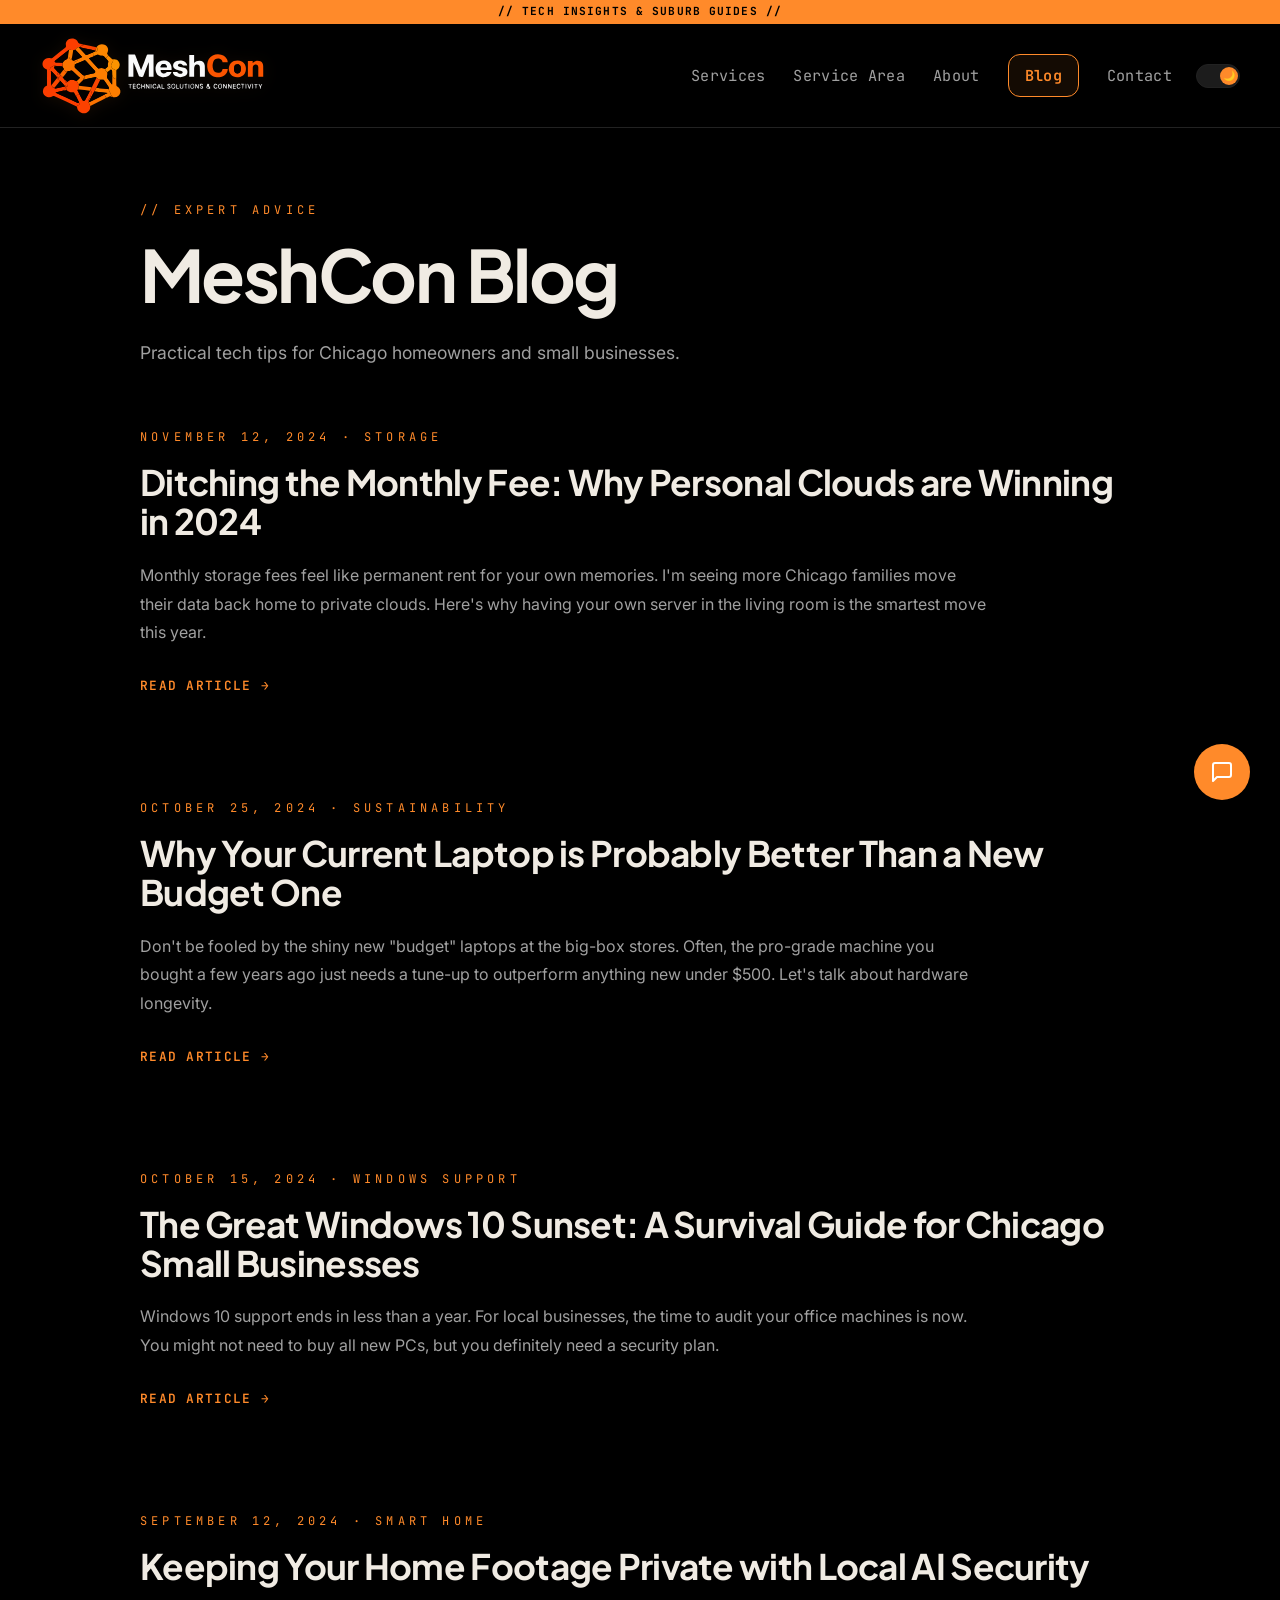
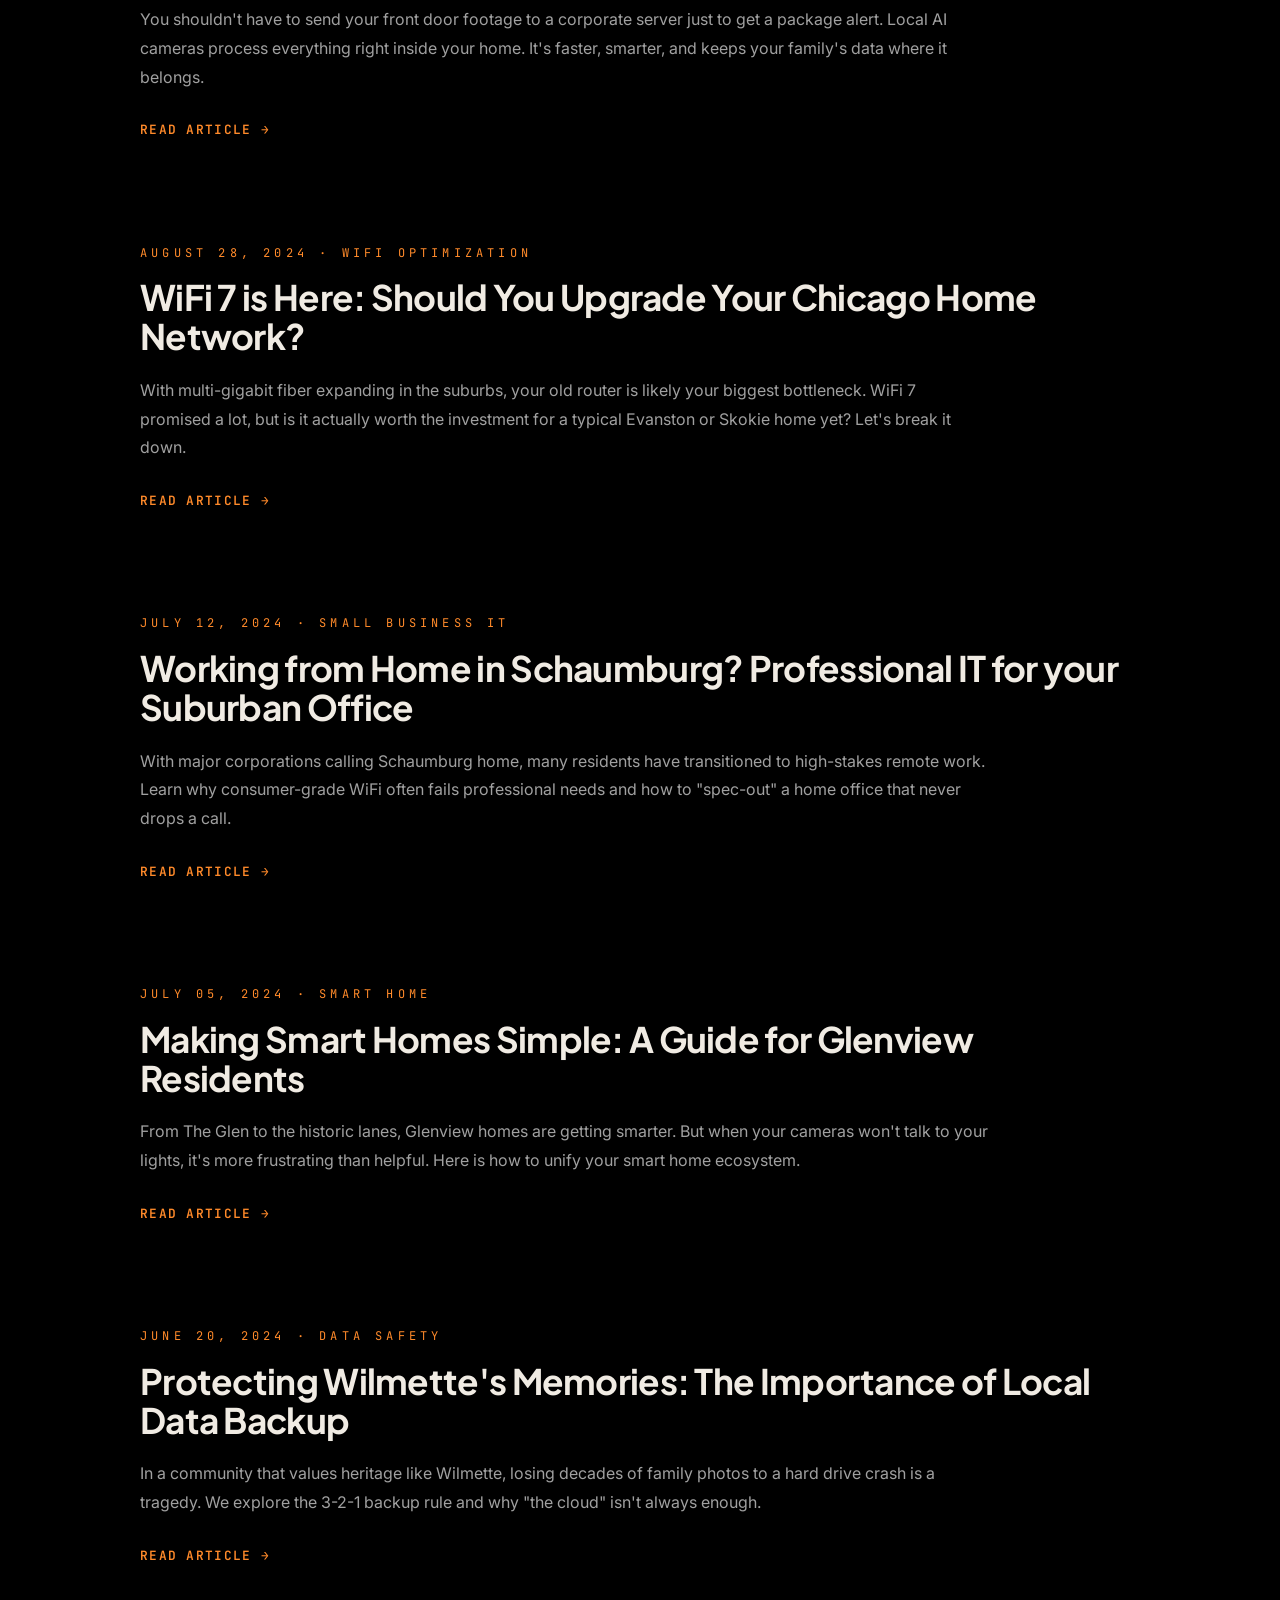
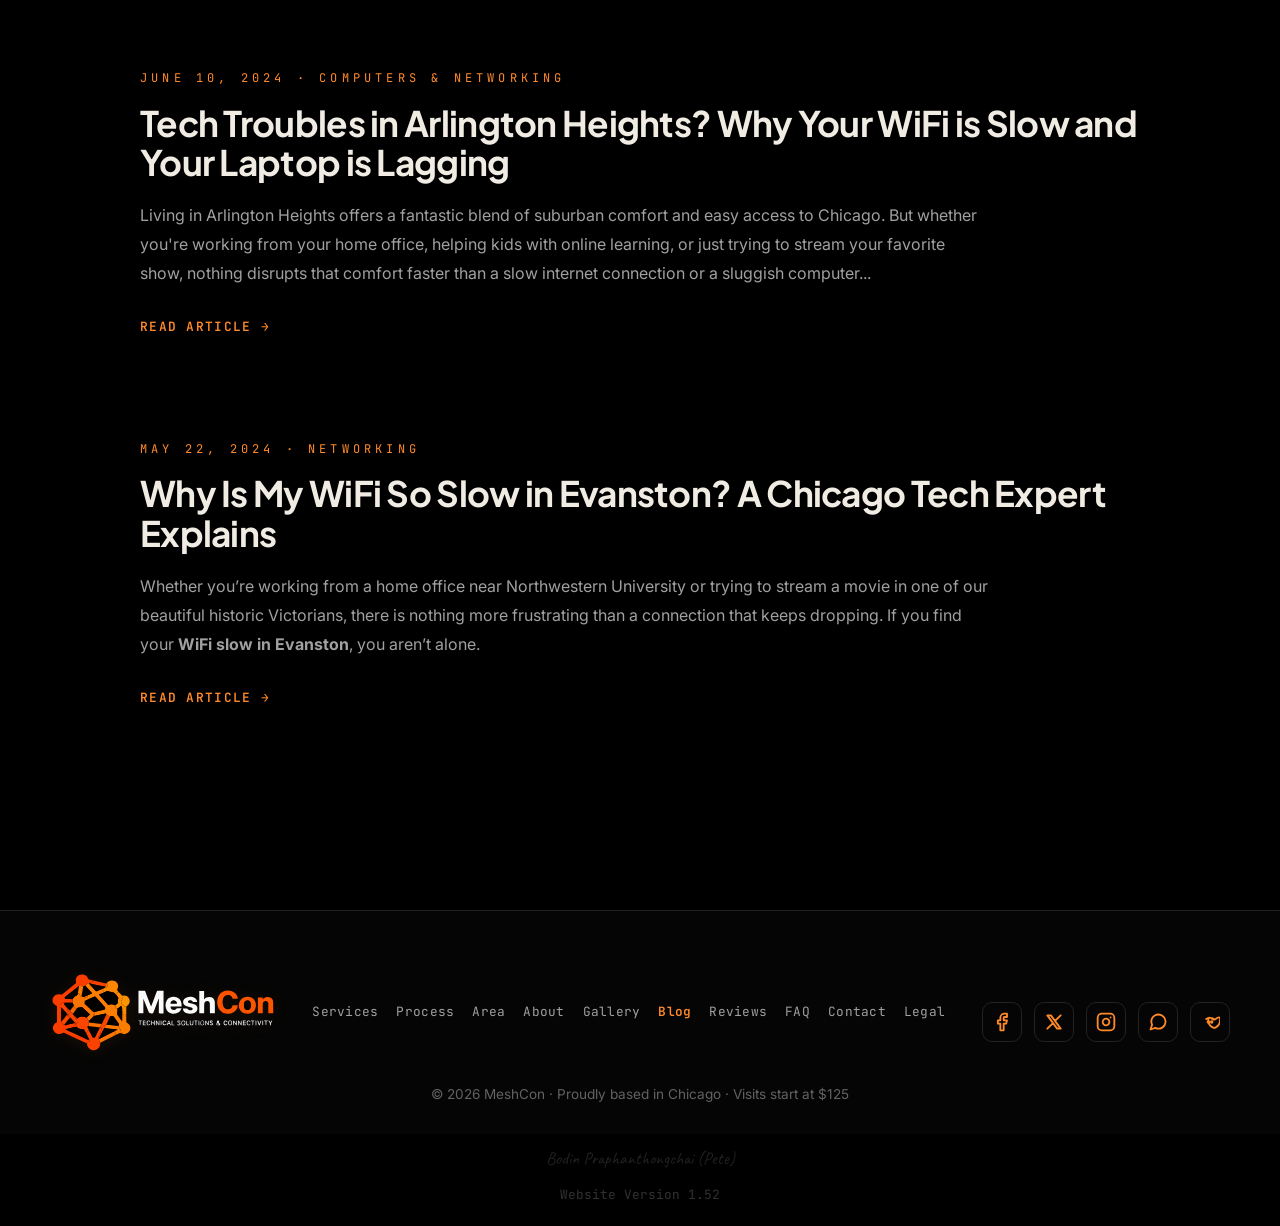
==== blog.html @ 9b1af976 "Add files via upload" ====
<!DOCTYPE html>
<html lang="en" data-theme="dark">
<head>
<meta charset="UTF-8">
<meta name="viewport" content="width=device-width, initial-scale=1.0, viewport-fit=cover">
<meta name="description" content="Technical insights and tech support guides from MeshCon. Serving Chicago and suburbs with expert on-site IT solutions.">
<title>Blog · MeshCon Technical Solutions</title>
<meta name="theme-color" content="#0e0e0e" id="metaThemeColor">
<link rel="icon" href="MeshCon-Logo-dark.svg" type="image/svg+xml">
<link rel="stylesheet" href="styles.css">
<link href="https://fonts.googleapis.com/css2?family=Inter:wght@400;500;600&family=Plus+Jakarta+Sans:wght@500;600;700&family=JetBrains+Mono:wght@400;500&family=Caveat&display=swap" rel="stylesheet">
<script>
  (function() {
    const saved = localStorage.getItem('meshcon-theme') || 'dark';
    document.documentElement.setAttribute('data-theme', saved);
    const syncLogos = () => {
      const logoPath = saved === 'dark' ? 'MeshCon-Logo-dark.svg' : 'MeshCon-Logo-light.svg';
      document.querySelectorAll('.logo-img').forEach(img => { if(img) img.src = logoPath; });
    };
    if (document.readyState === 'loading') window.addEventListener('DOMContentLoaded', syncLogos);
    else syncLogos();
  })();
</script>
</head>
<body>
<a href="#main-content" class="skip-link">Skip to main content</a>

<div class="top-status-bar">
  <span class="status-desktop">// TECH INSIGHTS & SUBURB GUIDES //</span>
  <span class="status-mobile">// BLOG //</span>
</div>

<header>
  <a href="index.html#home" class="logo" aria-label="MeshCon Home"><img src="MeshCon-Logo-dark.svg" alt="MeshCon" class="logo-img" width="226" height="82"></a>
  <div class="header-right">
    <nav>
      <a href="index.html#services">Services</a>
      <a href="index.html#area">Service Area</a>
      <a href="index.html#about">About</a>
      <a href="blog.html" class="nav-blog">Blog</a>
      <a href="index.html#contact">Contact</a>
    </nav>
    <button class="theme-toggle" id="themeToggle" aria-label="Toggle theme">
      <div class="toggle-track"><div class="toggle-thumb" id="toggleThumb">
        <span class="theme-icon-dark">🌙</span><span class="theme-icon-light">☀️</span>
      </div></div>
    </button>
    <button class="hamburger" id="hamburger" aria-label="Menu"><span></span><span></span><span></span></button>
  </div>
</header>

<nav class="mobile-nav" id="mobileNav">
  <a href="index.html#services" onclick="closeMobile()">Services</a>
  <a href="index.html#area" onclick="closeMobile()">Service Area</a>
  <a href="blog.html" onclick="closeMobile()" class="nav-blog">Blog</a>
  <a href="index.html#contact" onclick="closeMobile()">Contact</a>
</nav>

<main id="main-content" class="sub-page">
  <div class="section-wrap">
    <div class="section-label">// Expert Advice</div>
    <h1>MeshCon Blog</h1>
    <p class="blog-intro">Practical tech tips for Chicago homeowners and small businesses.</p>

    <div class="blog-list">
      <!-- Blog Post 10 Summary -->
      <article class="blog-post-summary">
        <div class="section-label">November 12, 2024 · Storage</div>
        <h2><a href="blog/personal-cloud.html">Ditching the Monthly Fee: Why Personal Clouds are Winning in 2024</a></h2>
        <p>Monthly storage fees feel like permanent rent for your own memories. I'm seeing more Chicago families move their data back home to private clouds. Here's why having your own server in the living room is the smartest move this year.</p>
        <a href="blog/personal-cloud.html" class="btn-read-more">Read Article</a>
      </article>

      <!-- Blog Post 9 Summary -->
      <article class="blog-post-summary">
        <div class="section-label">October 25, 2024 · Sustainability</div>
        <h2><a href="blog/pc-longevity.html">Why Your Current Laptop is Probably Better Than a New Budget One</a></h2>
        <p>Don't be fooled by the shiny new "budget" laptops at the big-box stores. Often, the pro-grade machine you bought a few years ago just needs a tune-up to outperform anything new under $500. Let's talk about hardware longevity.</p>
        <a href="blog/pc-longevity.html" class="btn-read-more">Read Article</a>
      </article>

      <!-- Blog Post 8 Summary -->
      <article class="blog-post-summary">
        <div class="section-label">October 15, 2024 · Windows Support</div>
        <h2><a href="blog/windows-migration.html">The Great Windows 10 Sunset: A Survival Guide for Chicago Small Businesses</a></h2>
        <p>Windows 10 support ends in less than a year. For local businesses, the time to audit your office machines is now. You might not need to buy all new PCs, but you definitely need a security plan.</p>
        <a href="blog/windows-migration.html" class="btn-read-more">Read Article</a>
      </article>

      <!-- Blog Post 7 Summary -->
      <article class="blog-post-summary">
        <div class="section-label">September 12, 2024 · Smart Home</div>
        <h2><a href="blog/ai-security.html">Keeping Your Home Footage Private with Local AI Security</a></h2>
        <p>You shouldn't have to send your front door footage to a corporate server just to get a package alert. Local AI cameras process everything right inside your home. It's faster, smarter, and keeps your family's data where it belongs.</p>
        <a href="blog/ai-security.html" class="btn-read-more">Read Article</a>
      </article>

      <!-- Blog Post 6 Summary -->
      <article class="blog-post-summary">
        <div class="section-label">August 28, 2024 · WiFi Optimization</div>
        <h2><a href="blog/wifi7-guide.html">WiFi 7 is Here: Should You Upgrade Your Chicago Home Network?</a></h2>
        <p>With multi-gigabit fiber expanding in the suburbs, your old router is likely your biggest bottleneck. WiFi 7 promised a lot, but is it actually worth the investment for a typical Evanston or Skokie home yet? Let's break it down.</p>
        <a href="blog/wifi7-guide.html" class="btn-read-more">Read Article</a>
      </article>

      <!-- Blog Post 5 Summary: Schaumburg -->
      <article class="blog-post-summary">
        <div class="section-label">July 12, 2024 · Small Business IT</div>
        <h2><a href="blog/schaumburg-office.html">Working from Home in Schaumburg? Professional IT for your Suburban Office</a></h2>
        <p>With major corporations calling Schaumburg home, many residents have transitioned to high-stakes remote work. Learn why consumer-grade WiFi often fails professional needs and how to "spec-out" a home office that never drops a call.</p>
        <a href="blog/schaumburg-office.html" class="btn-read-more">Read Article</a>
      </article>

      <!-- Blog Post 4 Summary: Glenview -->
      <article class="blog-post-summary">
        <div class="section-label">July 05, 2024 · Smart Home</div>
        <h2><a href="blog/glenview-smarthome.html">Making Smart Homes Simple: A Guide for Glenview Residents</a></h2>
        <p>From The Glen to the historic lanes, Glenview homes are getting smarter. But when your cameras won't talk to your lights, it's more frustrating than helpful. Here is how to unify your smart home ecosystem.</p>
        <a href="blog/glenview-smarthome.html" class="btn-read-more">Read Article</a>
      </article>

      <!-- Blog Post 3 Summary: Wilmette -->
      <article class="blog-post-summary">
        <div class="section-label">June 20, 2024 · Data Safety</div>
        <h2><a href="blog/wilmette-backup.html">Protecting Wilmette's Memories: The Importance of Local Data Backup</a></h2>
        <p>In a community that values heritage like Wilmette, losing decades of family photos to a hard drive crash is a tragedy. We explore the 3-2-1 backup rule and why "the cloud" isn't always enough.</p>
        <a href="blog/wilmette-backup.html" class="btn-read-more">Read Article</a>
      </article>

      <!-- Blog Post 2 Summary: Arlington Heights Tech Issues -->
      <article class="blog-post-summary">
        <div class="section-label">June 10, 2024 · Computers & Networking</div>
        <h2><a href="blog/arlington-heights.html">Tech Troubles in Arlington Heights? Why Your WiFi is Slow and Your Laptop is Lagging</a></h2>
        <p>Living in Arlington Heights offers a fantastic blend of suburban comfort and easy access to Chicago. But whether you're working from your home office, helping kids with online learning, or just trying to stream your favorite show, nothing disrupts that comfort faster than a slow internet connection or a sluggish computer...</p>
        <a href="blog/arlington-heights.html" class="btn-read-more">Read Article</a>
      </article>

      <!-- Blog Post 1 Summary: Evanston WiFi -->
      <article class="blog-post-summary">
        <div class="section-label">May 22, 2024 · Networking</div>
        <h2><a href="blog/wifi-evanston.html">Why Is My WiFi So Slow in Evanston? A Chicago Tech Expert Explains</a></h2>
        <p>Whether you’re working from a home office near Northwestern University or trying to stream a movie in one of our beautiful historic Victorians, there is nothing more frustrating than a connection that keeps dropping. If you find your <strong>WiFi slow in Evanston</strong>, you aren’t alone.</p>
        <a href="blog/wifi-evanston.html" class="btn-read-more">Read Article</a>
      </article>
    </div> <!-- blog-list -->
  </div> <!-- section-wrap -->
</main>

<footer>
  <a href="index.html#home" class="logo footer-logo" aria-label="MeshCon Home"><img src="MeshCon-Logo-dark.svg" alt="MeshCon: Technical Solutions & Connectivity" class="logo-img" width="193" height="70" loading="lazy" decoding="async"></a>
  <div class="footer-links">
    <a href="index.html#services">Services</a>
    <a href="index.html#process">Process</a>
    <a href="index.html#area">Area</a>
    <a href="index.html#about">About</a>
    <a href="index.html#gallery">Gallery</a>
    <a href="blog.html" class="nav-blog">Blog</a>
    <a href="index.html#reviews">Reviews</a>
    <a href="index.html#faq">FAQ</a>
    <a href="index.html#contact">Contact</a>
    <a href="index.html#legal">Legal</a>
  </div>
  <div class="social-links footer-socials" aria-label="Connect with MeshCon">
    <a href="https://facebook.com/MeshCon" target="_blank" rel="noopener noreferrer" aria-label="Follow us on Facebook">
      <svg viewBox="0 0 24 24" aria-hidden="true" focusable="false"><path d="M18 2h-3a5 5 0 0 0-5 5v3H7v4h3v8h4v-8h3l1-4h-4V7a1 1 0 0 1 1-1h3z"></path></svg>
    </a>
    <a href="https://x.com/MeshCon" target="_blank" rel="noopener noreferrer" aria-label="Follow us on X (formerly Twitter)">
      <svg viewBox="0 0 24 24" aria-hidden="true" focusable="false"><path d="M4 4l11.733 16h4.267l-11.733 -16zM4 20l6.768 -6.768m2.46 -2.46l6.772 -6.772"></path></svg>
    </a>
    <a href="https://instagram.com/MeshCon" target="_blank" rel="noopener noreferrer" aria-label="Follow us on Instagram">
      <svg viewBox="0 0 24 24" aria-hidden="true" focusable="false"><rect x="2" y="2" width="20" height="20" rx="5" ry="5"></rect><path d="M16 11.37A4 4 0 1 1 12.63 8 4 4 0 0 1 16 11.37z"></path><line x1="17.5" y1="6.5" x2="17.51" y2="6.5"></line></svg>
    </a>
    <a href="https://wa.link/6hs9t7" target="_blank" rel="noopener noreferrer" aria-label="Chat with us on WhatsApp">
      <svg viewBox="0 0 24 24" aria-hidden="true" focusable="false"><path d="M21 11.5a8.38 8.38 0 0 1-.9 3.8 8.5 8.5 0 0 1-7.6 4.7 8.38 8.38 0 0 1-3.8-.9L3 21l1.9-5.7a8.38 8.38 0 0 1-.9-3.8 8.5 8.5 0 0 1 4.7-7.6 8.38 8.38 0 0 1 3.8-.9h.5a8.48 8.48 0 0 1 8 8v.5z"></path></svg>
    </a>
    <a href="https://discord.gg/MeshCon" target="_blank" rel="noopener noreferrer" aria-label="Join our Discord community">
      <svg viewBox="0 0 24 24" aria-hidden="true" focusable="false"><path d="M9 12a1 1 0 1 0 2 0 1 1 0 0 0-2 0m4 0a1 1 0 1 0 2 0 1 1 0 0 0-2 0"></path><path d="M7.5 8.5c1.4-1.1 3.2-1.5 4.5-1.5s3.1.4 4.5 1.5c.7.5 1.5.5 2.2 0l.5-.4c1-1 2.3-1.6 3.7-1.6h.1c.6 0 1.1.5 1.1 1.1v2.1c0 3.7-2 7.1-5.3 8.8l-.5.2c-.8.4-1.7.4-2.5 0l-.5-.2C12 17.1 10 13.7 10 10V7.9c0-.6.5-1.1 1.1-1.1h.1c1.4 0 2.7.6 3.7 1.6l.5.4c.7.5 1.5.5 2.2 0"></path></svg>
    </a>
  </div>
  <div class="footer-copy">© <span id="year"></span> MeshCon · Proudly based in Chicago · Visits start at $125</div>
</footer>
<div class="signature">Bodin Praphanthongchai (Pete)</div>
<div class="version">Website Version 1.52</div>

<!-- FLOATING CHAT SUPPORT -->
<button class="floating-chat-btn" id="chatBtn" aria-label="Open chat support">
  <svg viewBox="0 0 24 24" aria-hidden="true" focusable="false"><path d="M21 15a2 2 0 0 1-2 2H7l-4 4V5a2 2 0 0 1 2-2h14a2 2 0 0 1 2 2z"></path></svg>
  <span id="chatBadge" class="chat-badge"></span>
</button>

<div class="chat-overlay" id="chatOverlay">
  <div class="chat-header">
    <span>How can I help you?</span>
    <button class="chat-close-btn" id="closeChat" aria-label="Close chat">&times;</button>
  </div>
  <div class="chat-body">
    <div id="chatMessages" class="chat-messages"></div>
    <div id="chatOptionsContainer" style="display: flex; flex-direction: column; gap: 12px;">
      <a href="https://wa.link/6hs9t7" target="_blank" rel="noopener noreferrer" class="chat-option" style="background: var(--accent-dim); border-color: var(--accent);">
        <svg viewBox="0 0 24 24" aria-hidden="true" focusable="false"><path d="M21 11.5a8.38 8.38 0 0 1-.9 3.8 8.5 8.5 0 0 1-7.6 4.7 8.38 8.38 0 0 1-3.8-.9L3 21l1.9-5.7a8.38 8.38 0 0 1-.9-3.8 8.5 8.5 0 0 1 4.7-7.6 8.38 8.38 0 0 1 3.8-.9h.5a8.48 8.48 0 0 1 8 8v.5z"></path></svg>
        <strong>Chat on WhatsApp</strong>
      </a>
      <a href="mailto:info@meshcon.tech" class="chat-option">
        <svg viewBox="0 0 24 24" aria-hidden="true" focusable="false"><rect width="20" height="16" x="2" y="4" rx="2"></rect><path d="m22 7-8.97 5.7a1.94 1.94 0 0 1-2.06 0L2 7"></path></svg>
        <span>Send an Email</span>
      </a>
      <a href="index.html#contact" class="chat-option">
        <svg viewBox="0 0 24 24" aria-hidden="true" focusable="false"><path d="M14.5 4h-5L7 7H4a2 2 0 0 0-2 2v9a2 2 0 0 0 2 2h16a2 2 0 0 0 2-2V9a2 2 0 0 0-2-2h-3l-2.5-3z"></path><circle cx="12" cy="13" r="3"></circle></svg>
        <span>Book a Visit</span>
      </a>
      <a href="index.html#faq" class="chat-option" onclick="document.getElementById('chatOverlay').classList.remove('open')">
        <svg viewBox="0 0 24 24" aria-hidden="true" focusable="false"><circle cx="12" cy="12" r="10"></circle><path d="M9.09 9a3 3 0 0 1 5.83 1c0 2-3 3-3 3"></path><line x1="12" y1="17" x2="12.01" y2="17"></line></svg>
        <span>View FAQ</span>
      </a>
    </div>
  </div>
</div>

<button class="back-to-top" id="backToTop" aria-label="Back to top">
  <svg viewBox="0 0 24 24"><polyline points="18 15 12 9 6 15"></polyline></svg>
</button>

<script src="app.js" defer></script>
</body>
</html>
---- styles.css ----
/* ── THEME VARIABLES ── */
[data-theme="dark"] {
  /* Design Tokens */
  --radius-lg: 16px;
  --radius-sm: 8px;

  --bg: #000000;
  --bg2: #050505;
  --surface: #161616;
  --surface2: #1c1c1c;
  --border: #222222;
  --text: #ddd8d0;
  --text-strong: #f0ebe3;
  --muted: #a0a0a0;
  --accent: #ff8a2a;
  --accent2: #ffb870;
  --accent-dim: rgba(255,138,42,0.08);
  --grid-color: rgba(255,138,42,0.04);
  --img-overlay: rgba(14,14,14,0.45);
  --toggle-bg: #1c1c1c;
  --header-bg: rgba(0, 0, 0, 0.95);
}

[data-theme="light"] {
  --radius-lg: 16px;
  --radius-sm: 8px;

  --bg: #fcfaf8;
  --bg2: #f4f1ed;
  --surface: #ffffff;
  --surface2: #f9f7f5;
  --border: #e8e4df;
  --text: #1a1612;
  --text-strong: #000000;
  --muted: #4a443b;
  --accent: #bf5a00;
  --accent2: #d66500;
  --accent-dim: rgba(201,94,0,0.07);
  --grid-color: rgba(201,94,0,0.06);
  --img-overlay: rgba(244,241,237,0.3);
  --toggle-bg: #d8d2c8;
  --header-bg: rgba(252, 250, 248, 0.98);
}

/* ── BASE & RESET ── */
*, *::before, *::after { box-sizing: border-box; margin: 0; padding: 0; }
html { scroll-behavior: smooth; }
[id] { scroll-margin-top: 140px; } /* Increased for better breathing room */

body {
  background: var(--bg);
  color: var(--text);
  font-family: 'Inter', -apple-system, BlinkMacSystemFont, 'Segoe UI', Roboto, sans-serif;
  font-weight: 400;
  line-height: 1.7;
  overflow-x: hidden;
  text-rendering: optimizeLegibility;
  -webkit-tap-highlight-color: transparent;
  padding-left: env(safe-area-inset-left);
  padding-right: env(safe-area-inset-right);
  font-size: 16px;
  transition: background 0.4s cubic-bezier(0.4, 0, 0.2, 1), color 0.4s ease;
}

/* Improved consistency for modular components */
header, .service-card, .review-card, .modal-container, .chat-overlay {
  transition: background 0.4s ease, border-color 0.4s ease, box-shadow 0.4s ease;
}
section { overflow: hidden; }
body.no-scroll, html.no-scroll { overflow: hidden; height: 100%; position: relative; }
:focus-visible { outline: 2px solid var(--accent); outline-offset: 4px; }

/* ── GLOBAL SVG CONFIG ── */
svg {
  display: block; width: 100%; height: 100%;
  shape-rendering: geometricPrecision;
  image-rendering: -webkit-optimize-contrast;
}
.service-icon svg, .onsite-icon svg, .contact-detail .icon svg,
.social-links a svg, .back-to-top svg, .chat-option svg, .floating-chat-btn svg {
  stroke: currentColor; stroke-width: 2.2; fill: none; /* Slightly thicker stroke for better visibility */
  flex-shrink: 0; /* Prevent icons from shrinking in flex containers */
  stroke-linecap: round; stroke-linejoin: round;
}

/* ── UTILITIES ── */
.sr-only { position: absolute; width: 1px; height: 1px; padding: 0; margin: -1px; overflow: hidden; clip: rect(0,0,0,0); white-space: nowrap; border-width: 0; }
.skip-link {
  position: absolute; top: -40px; left: 0; background: var(--accent); color: var(--bg);
  padding: 8px; z-index: 1000; transition: top 0.3s; text-decoration: none;
  font-family: 'JetBrains Mono', monospace; font-size: 0.8rem;
}
.skip-link:focus { top: 0; }
.divider { height: 1px; background: linear-gradient(90deg, transparent, var(--border), transparent); }
.section-wrap { padding: 100px 50px; max-width: 1100px; margin: 0 auto; }
.section-label {
  font-family: 'JetBrains Mono', monospace;
  font-size: 0.75rem; letter-spacing: 0.35em; text-transform: uppercase;
  color: var(--accent); margin-bottom: 14px;
}

/* ── TOP ANNOUNCEMENT ── */
.top-status-bar {
  background: var(--accent);
  color: var(--bg);
  font-family: 'JetBrains Mono', monospace;
  font-size: 0.7rem;
  font-weight: 700;
  text-align: center;
  height: 24px; display: flex; align-items: center; justify-content: center;
  padding: 0 15px; white-space: nowrap; overflow: hidden;
  text-transform: uppercase;
  letter-spacing: 0.1em;
  position: fixed; top: 0; left: 0; right: 0; z-index: 201;
  transition: background 0.4s ease, color 0.4s ease; pointer-events: none;
}

.status-mobile { display: none; }
@media (max-width: 600px) {
  .status-desktop { display: none; }
  .status-mobile { display: inline; }
}

/* ── HEADER & NAV ── */
header {
  position: fixed; top: 24px; left: 0; right: 0; z-index: 200;
  background: var(--header-bg);
  -webkit-backdrop-filter: blur(20px); backdrop-filter: blur(20px);
  transform: translateZ(0);
  border-bottom: 1px solid var(--border);
  will-change: transform;
  display: flex; align-items: center; justify-content: space-between;
  padding: 0 40px;
  padding-left: calc(40px + env(safe-area-inset-left));
  padding-right: calc(40px + env(safe-area-inset-right));
  height: 104px;
  transition: height 0.4s cubic-bezier(0.4, 0, 0.2, 1), background 0.4s ease, box-shadow 0.3s ease;
}

header.scrolled {
  height: 100px; /* Improved breathing room for 84px logo */
  box-shadow: 0 8px 20px -8px rgba(0,0,0,0.3);
}

.logo {
  font-family: 'JetBrains Mono', monospace;
  color: var(--accent);
  text-decoration: none;
  flex-shrink: 0;
  letter-spacing: -0.01em;
  display: flex; align-items: center; white-space: nowrap;
}

.logo:hover .logo-img { transform: scale(1.02); opacity: 0.9; }

.logo-img {
  width: auto;
  height: 82px; 
  aspect-ratio: 11 / 4; /* Precisely matches 1100x400 viewBox */
  object-fit: contain; /* Ensures consistent centering and prevents skewing */
  display: block; 
  max-width: 100%;
  filter: drop-shadow(0 2px 8px var(--accent-dim));
  transition: transform 0.3s ease, opacity 0.3s ease, height 0.4s ease;
}

.header-right { display: flex; align-items: center; gap: 24px; }
nav { display: flex; gap: 28px; align-items: center; }
nav a {
  font-family: 'JetBrains Mono', monospace;
  font-size: 0.95rem; letter-spacing: 0.02em;
  color: var(--muted); text-decoration: none; transition: color 0.2s;
} 
nav a:hover { color: var(--accent); }

/* Highlighting Blog Menu (Badge/Button Style) */
nav a.nav-blog {
  font-size: 0.95rem; font-weight: 600; color: var(--accent);
  background: var(--accent-dim); padding: 8px 16px; border-radius: 12px;
  border: 1px solid var(--accent); transition: all 0.3s ease;
}
nav a.nav-blog:hover { background: var(--accent); color: #fff; }

/* ── THEME TOGGLE ── */
.theme-toggle {
  width: 44px; height: 44px; background: none; border: none;
  cursor: pointer; display: flex; align-items: center; justify-content: center;
}
.toggle-track {
  width: 44px; height: 24px; background: var(--toggle-bg);
  border: 1px solid var(--border); border-radius: 12px;
  display: flex; align-items: center; padding: 0 3px;
}
.toggle-thumb {
  width: 18px; height: 18px; border-radius: 50%;
  background: var(--accent); transition: transform 0.4s cubic-bezier(0.4,0,0.2,1);
  display: flex; align-items: center; justify-content: center; font-size: 10px;
}
/* Theme Icon Visibility */
.theme-icon-light { display: none; }
.theme-icon-dark { display: inline; }
[data-theme="light"] .theme-icon-light { display: inline; }
[data-theme="light"] .theme-icon-dark { display: none; }
[data-theme="dark"] .toggle-thumb { transform: translateX(20px); }

/* ── MOBILE MENU ── */
.hamburger {
  display: none; background: none; border: none; flex-direction: column; 
  gap: 6px; cursor: pointer; width: 44px; height: 44px; 
  justify-content: center; align-items: center; outline: none;
  -webkit-tap-highlight-color: transparent;
}

.hamburger span { 
  display: block; width: 24px; height: 2px; 
  background: var(--text-strong); border-radius: 4px;
  transition: transform 0.3s cubic-bezier(0.4, 0, 0.2, 1), opacity 0.2s ease; 
}

.hamburger.open span:nth-child(1) { transform: translateY(8px) rotate(45deg); }
.hamburger.open span:nth-child(2) { opacity: 0; transform: translateX(-4px); }
.hamburger.open span:nth-child(3) { transform: translateY(-8px) rotate(-45deg); }

.mobile-nav {
  display: flex; position: fixed; top: 128px; left: 0; right: 0;
  background: var(--bg); border-bottom: 1px solid var(--border);
  z-index: 199; padding: 20px 40px; flex-direction: column;
  transition: background 0.4s ease, opacity 0.3s ease, transform 0.3s ease, visibility 0.3s;
  opacity: 0; visibility: hidden; transform: translateY(-10px);
  pointer-events: none;
}

.mobile-nav a:last-child { border-bottom: none; }

header.scrolled ~ .mobile-nav {
  top: 124px; /* Adjusted to match new scrolled height + 24px top offset */
}

.mobile-nav.open { opacity: 1; visibility: visible; transform: translateY(0); pointer-events: auto; }
.mobile-nav a {
  font-family: 'JetBrains Mono', monospace; font-size: 1rem;
  color: var(--muted); text-decoration: none; display: block;
  padding: 12px 0; border-bottom: 1px solid var(--border); transition: color 0.2s;
}
.mobile-nav a:hover { color: var(--accent); }

/* Mobile Blog Highlight */
.mobile-nav a.nav-blog {
  color: var(--accent); font-weight: 600;
  background: var(--accent-dim); padding: 12px 16px; margin: 8px 0;
  border-radius: 10px; border: 1px solid var(--accent); border-bottom: 1px solid var(--accent);
}

/* ── HERO ── */
.hero {
  min-height: 80vh; min-height: 80dvh;
  display: flex; align-items: flex-start; justify-content: center;
  padding: 180px 24px 100px; position: relative; text-align: center;
  overflow: hidden;
}
.hero-content { padding: 20px 0 40px; position: relative; z-index: 3; max-width: 800px; }
.hero-eyebrow {
  font-family: 'JetBrains Mono', monospace; font-size: 0.9rem; letter-spacing: 0.3em;
  text-transform: uppercase; color: var(--accent); margin-bottom: 12px;
  opacity: 0; animation: fadeUp 0.6s 0.2s forwards;
}
.hero-sub {
  margin: 20px auto; font-size: 1.25rem; color: var(--muted); max-width: 650px; line-height: 1.6;
  opacity: 0; animation: fadeUp 0.6s 0.5s forwards;
}
.hero-status-bar {
  margin-top: 24px; display: flex; align-items: center; justify-content: center; gap: 10px;
  opacity: 0; animation: fadeUp 0.6s 0.55s forwards; flex-wrap: wrap;
}
.status-item {
  background: var(--surface2); border: 1px solid var(--border); padding: 6px 16px;
  border-radius: 50px; font-size: 0.8rem; color: var(--text);
  font-family: 'JetBrains Mono', monospace; text-transform: uppercase; letter-spacing: 0.05em;
}
.status-item span { color: var(--accent); }

.hero-glow {
  position: absolute; top: 50%; left: 50%; transform: translate(-50%, -50%);
  width: 60vw; height: 60vw;
  background: radial-gradient(circle, var(--accent-dim) 0%, transparent 70%);
  filter: blur(80px); pointer-events: none; z-index: 2;
  animation: float-glow 20s ease-in-out infinite;
}
.hero-grid {
  position: absolute; inset: 0;
  background-image: linear-gradient(var(--grid-color) 1px, transparent 1px), linear-gradient(90deg, var(--grid-color) 1px, transparent 1px);
  background-size: 80px 80px;
  -webkit-mask-image: radial-gradient(circle at center, black 30%, transparent 90%);
  mask-image: radial-gradient(circle at center, black 30%, transparent 90%);
}
.bg-overlay {
  position: absolute; inset: 0; z-index: 0; background-size: cover; background-position: center;
  filter: grayscale(100%) brightness(0.8); opacity: 0.04; pointer-events: none;
  -webkit-mask-image: radial-gradient(circle at center, black 20%, transparent 80%);
  mask-image: radial-gradient(circle at center, black 20%, transparent 80%);
}
[data-theme="dark"] .bg-overlay { opacity: 0.1; }

h1 {
  font-family: 'Plus Jakarta Sans', sans-serif; font-size: clamp(2.5rem, 6vw, 4.5rem);
  font-weight: 700; line-height: 1.1; color: var(--text-strong); margin-bottom: 24px;
  opacity: 0; animation: fadeUp 0.8s 0.35s forwards;
  letter-spacing: -0.035em;
}
h1 strong { font-weight: 600; }

/* Back Button Styling */
.btn-back {
  display: inline-flex; align-items: center; gap: 8px;
  color: var(--muted); text-decoration: none; font-family: 'JetBrains Mono', monospace;
  font-size: 0.75rem; margin-bottom: 24px; transition: color 0.2s;
  text-transform: uppercase; letter-spacing: 0.1em;
}
.btn-back:hover { color: var(--accent); }
.btn-back svg { width: 14px; height: 14px; stroke: currentColor; stroke-width: 2.5; fill: none; }

/* ── BLOG PAGE & POSTS ── */
.blog-list {
  display: flex;
  flex-direction: column;
  gap: 100px; /* Stronger separation between post summaries */
  margin-top: 60px;
}
.blog-post-summary h2 { 
  margin-top: 12px; 
  margin-bottom: 20px;
  font-size: clamp(1.5rem, 4vw, 2.2rem); 
}
.blog-post-summary h2 a { text-decoration: none; color: inherit; transition: color 0.3s ease; }
.blog-post-summary h2 a:hover { color: var(--accent); }
.blog-post-summary p { color: var(--muted); line-height: 1.8; margin-bottom: 24px; max-width: 850px; }

.btn-read-more {
  font-family: 'JetBrains Mono', monospace;
  font-size: 0.8rem; font-weight: 600; color: var(--accent);
  text-decoration: none; text-transform: uppercase; letter-spacing: 0.1em;
  display: inline-flex; align-items: center; gap: 10px; transition: gap 0.3s ease;
}
.btn-read-more::after { content: '→'; transition: transform 0.3s ease; }
.btn-read-more:hover { gap: 15px; }

/* Individual Post Detail View */
.blog-post { max-width: 850px; margin: 0 auto; }
.blog-post h1 {
  font-size: clamp(2rem, 5vw, 3.2rem); /* More readable than hero h1 */
  line-height: 1.2; margin-bottom: 48px;
}
.blog-post h3 { margin: 48px 0 20px; font-size: 1.6rem; color: var(--text-strong); }
.blog-post p { margin-bottom: 28px; font-size: 1.05rem; line-height: 1.9; }
.blog-post ul { margin-bottom: 32px; padding-left: 24px; }
.blog-post li { margin-bottom: 16px; line-height: 1.7; }

/* Blog Sources & References */
.blog-post-sources {
  margin-top: 60px;
  padding-top: 32px;
  border-top: 1px solid var(--border);
  font-size: 0.85rem;
  color: var(--muted);
}
.blog-post-sources h4 {
  font-family: 'JetBrains Mono', monospace; font-size: 0.7rem; text-transform: uppercase;
  color: var(--accent); margin-bottom: 16px; letter-spacing: 0.1em;
}
.blog-post-sources ul { list-style: none; padding-left: 0; }
.blog-post-sources li { margin-bottom: 10px; }
.blog-post-sources a { color: inherit; text-decoration: underline; text-underline-offset: 3px; }
.blog-post-sources a:hover { color: var(--accent); }

/* Subpage specific main padding */
main.sub-page { padding-top: 180px; padding-bottom: 100px; min-height: 80vh; }

/* Consistency: Standardize blog index intro text */
.blog-intro { margin-bottom: 40px; color: var(--muted); font-size: 1.1rem; max-width: 700px; }
main.sub-page .section-wrap:first-child { padding-top: 20px; }

h1 em { font-style: normal; color: var(--accent); }

.hero-price {
  margin-top: 32px; display: flex; align-items: baseline; justify-content: center; gap: 8px;
  opacity: 0; animation: fadeUp 0.6s 0.6s forwards;
}
.price-from { font-family: 'JetBrains Mono', monospace; font-size: 0.68rem; text-transform: uppercase; color: var(--muted); }
.price-num { font-family: 'Plus Jakarta Sans', sans-serif; font-size: 2.4rem; color: var(--accent); line-height: 1; }
.price-note { font-size: 0.78rem; color: var(--muted); }

.hero-badges {
  display: flex; gap: 8px; flex-wrap: wrap; justify-content: center; margin-top: 22px;
  opacity: 0; animation: fadeUp 0.6s 0.68s forwards; margin-top: 16px;
}
.badge {
  font-family: 'JetBrains Mono', monospace; font-size: 0.85rem; color: var(--muted);
  border: 1px solid var(--border); border-radius: 50px; padding: 6px 14px; background: var(--accent-dim);
}

.cta-row {
  margin-top: 36px; display: flex; flex-direction: column; align-items: center; gap: 16px;
  opacity: 0; animation: fadeUp 0.6s 0.78s forwards;
}
.cta-secondary { display: flex; gap: 10px; }

/* ── BUTTONS ── */
.btn-primary, .btn-ghost, .btn-whatsapp {
  padding: 10px 20px; 
  font-family: 'JetBrains Mono', monospace; 
  font-size: 0.95rem; 
  font-weight: 600;
  line-height: 1;
  text-transform: uppercase; 
  letter-spacing: 0.05em; 
  border-radius: 14px;
  cursor: pointer; text-decoration: none; transition: all 0.3s ease; display: inline-flex; align-items: center; justify-content: center;
  -webkit-appearance: none; -webkit-user-select: none; user-select: none;
  border: 1px solid transparent;
  gap: 8px;
}
.btn-primary { background: var(--accent); color: #fff; border: none; }
[data-theme="dark"] .btn-primary { color: #000000; font-weight: 600; }
@media (hover: hover) {
  .btn-primary:hover { background: var(--accent2); transform: translateY(-2px); }
  .btn-ghost:hover { border-color: var(--accent); color: var(--accent); }
}
.btn-primary:active, .btn-ghost:active {
  transform: translateY(0) scale(0.98);
  transition: transform 0.1s ease;
}
.btn-ghost { background: transparent; color: var(--text); border: 1px solid var(--accent); }

.btn-whatsapp {
  background: rgba(37, 211, 102, 0.1);
  color: #25D366;
  border: 1px solid #25D366;
  padding: 10px 18px;
}
@media (hover: hover) { .btn-whatsapp:hover { background: #25D366; color: white; } }

/* ── SOCIAL LINKS (Fixes missing social icons) ── */
.social-links { display: flex; gap: 16px; }
.social-links a {
  width: 42px; height: 42px; border-radius: 12px;
  border: 1px solid var(--border); display: flex; align-items: center; justify-content: center;
  transition: all 0.3s cubic-bezier(0.4, 0, 0.2, 1); color: var(--accent);
  padding: 10px;
}
.social-links a svg { width: 20px; height: 20px; }
.social-links a:hover { border-color: var(--accent); background: var(--accent-dim); transform: translateY(-4px); }

/* ── LAYOUT UTILS ── */
h2 {
  font-family: 'Plus Jakarta Sans', sans-serif;
  font-size: clamp(1.8rem, 4vw, 2.6rem);
  color: var(--text-strong); margin-bottom: 36px; line-height: 1.12; letter-spacing: -0.02em;
}

/* ── SERVICES & CARDS ── */
.onsite-banner {
  background: var(--accent-dim); border: 1px solid var(--accent); border-radius: var(--radius-lg);
  padding: 24px 30px; display: flex; align-items: center; gap: 14px; margin-bottom: 50px;
  font-size: 0.95rem;
}
.onsite-icon { width: 24px; height: 24px; flex-shrink: 0; stroke: var(--accent); }
.onsite-banner strong { color: var(--accent); }

.services-grid { display: grid; grid-template-columns: repeat(3, 1fr); gap: 24px; }
.service-card {
  background: var(--surface); border: 1px solid var(--border); border-radius: var(--radius-lg);
  padding: 40px 32px; transition: all 0.3s cubic-bezier(0.4, 0, 0.2, 1);
  display: block; overflow: hidden; cursor: pointer;
}
.service-card:hover { border-color: var(--accent); transform: translateY(-10px); }
.service-card.featured { background: var(--surface2); border: 1.5px solid var(--accent); }
.featured-tag { font-family: 'JetBrains Mono', monospace; font-size: 0.6rem; color: var(--accent); margin-bottom: 8px; text-transform: uppercase; }

.service-card-info { display: flex; flex-direction: column; gap: 10px; }
.service-icon { width: 48px; height: 48px; display: flex; align-items: center; justify-content: center; margin-bottom: 10px; }
.service-icon svg { stroke: var(--accent); width: 32px; height: 32px; fill: none; stroke-width: 2; }
.service-card-summary h3 { font-family: 'Plus Jakarta Sans', sans-serif; font-size: 1.3rem; color: var(--text-strong); }
.service-card-content {
  font-size: 0.95rem; color: var(--muted); line-height: 1.6; /* Adjusted for consistency */
  margin: 0; padding-top: 10px;
  max-height: 0; opacity: 0; overflow: hidden;
  transition: max-height 0.4s ease-out, opacity 0.4s ease-out, padding-top 0.4s ease-out;
}
.service-card[open] .service-card-content {
  max-height: 500px; opacity: 1; padding-top: 16px;
}

/* ── PROCESS ── */
.process-grid { display: grid; grid-template-columns: repeat(3, 1fr); gap: 32px; margin-top: 20px; } /* Desktop default */
.process-step { padding: 32px; background: var(--surface); border: 1px solid var(--border); border-radius: var(--radius-lg); text-align: center; } /* Desktop default */
.process-step .step-num {
  font-family: 'JetBrains Mono', monospace; font-size: 0.8rem; color: var(--accent);
  border: 1px solid var(--accent); width: 32px; height: 32px; display: flex;
  align-items: center; justify-content: center; border-radius: 50%; margin: 0 auto 16px;
}
.process-step h3 { font-size: 1.15rem; margin-bottom: 12px; color: var(--text-strong); }
.process-step p { font-size: 0.9rem; color: var(--muted); }
/* ── ABOUT ── */
.about-layout { display: grid; grid-template-columns: 200px 1fr; gap: 60px; align-items: start; }
.about-stat { border-left: 2px solid var(--accent); padding-left: 18px; margin-bottom: 28px; }
.about-stat .num { font-family: 'JetBrains Mono', monospace; font-size: 2.1rem; color: var(--accent); line-height: 1; }
.about-stat .lbl { font-size: 0.75rem; color: var(--muted); text-transform: uppercase; margin-top: 5px; }
.about-text p { color: var(--muted); margin-bottom: 18px; font-size: 1rem; line-height: 1.7; }
.highlight-box { background: var(--accent-dim); border-left: 2px solid var(--accent); padding: 16px 20px; border-radius: 0 12px 12px 0; }

/* ── GALLERY ── */
.gallery-grid { display: grid; grid-template-columns: 1fr; justify-items: center; }
.gallery-item { position: relative; width: 100%; max-width: 900px; overflow: hidden; }
.gallery-item img {
  width: 100%; height: auto; display: block; aspect-ratio: 3 / 2;
  transition: all 0.8s cubic-bezier(0.4, 0, 0.2, 1);
  filter: grayscale(15%) contrast(1.1) brightness(0.95);
  -webkit-mask-image: radial-gradient(ellipse at center, black 70%, transparent 100%);
  mask-image: radial-gradient(ellipse at center, black 70%, transparent 100%);
}
.gallery-item:hover img { transform: scale(1.02); filter: grayscale(0%) contrast(1.1) brightness(1.1); }

/* ── SERVICE AREA ── */
.area-layout { display: grid; grid-template-columns: 1fr 1fr; gap: 50px; align-items: start; }
.area-map { background: var(--bg); border: 1px solid var(--border); border-radius: var(--radius-lg); overflow: hidden; aspect-ratio: 1/1; min-height: 400px; }
.area-list { display: flex; flex-direction: column; gap: 12px; }
.area-zone { display: flex; align-items: center; gap: 12px; padding: 14px 20px; background: var(--surface2); border: 1px solid var(--border); border-radius: 12px; }
.zone-dot { width: 8px; height: 8px; border-radius: 50%; background: var(--accent); }
.zone-dot.secondary { background: var(--muted); }
.area-note { font-family: 'JetBrains Mono', monospace; font-size: 0.85rem; color: var(--muted); margin-top: 14px; padding-top: 14px; border-top: 1px solid var(--border); }
[data-theme="dark"] .area-map iframe { filter: invert(90%) hue-rotate(180deg) brightness(95%) contrast(90%); }

/* ── FAQ ── */
.faq-grid { display: grid; grid-template-columns: 1fr 1fr; gap: 32px; }
.faq-item { padding: 32px; border-radius: var(--radius-lg); background: var(--surface); border: 1px solid var(--border); transition: border-color 0.3s ease; }
.faq-item:hover { border-color: var(--accent); }
.faq-item h3 {
  font-family: 'Plus Jakarta Sans', sans-serif; font-size: 1.1rem; font-weight: 600; color: var(--text-strong);
  margin-bottom: 0; display: flex; align-items: center; justify-content: space-between; gap: 10px;
}
.faq-item[open] h3 { margin-bottom: 16px; }
.faq-item h3::before { content: "Q:"; color: var(--accent); font-family: 'JetBrains Mono', monospace; flex-shrink: 0; }
.faq-item h3::after { content: '+'; font-family: 'JetBrains Mono', monospace; color: var(--accent); transition: transform 0.3s ease; font-size: 1.4rem; }
.faq-item[open] h3::after { content: '−'; transform: rotate(180deg); }
.faq-item p { font-size: 0.95rem; color: var(--muted); line-height: 1.6; }

/* ── REVIEWS ── */
.reviews-grid { display: grid; grid-template-columns: repeat(auto-fill, minmax(330px, 1fr)); gap: 24px; }
.review-card {
  background: var(--surface); border: 1px solid var(--border); padding: 22px; border-radius: var(--radius-lg);
  position: relative; transition: all 0.3s ease; display: flex; flex-direction: column; /* Ensure flex for content */
}
.review-card::before {
  content: '"'; font-family: Georgia, serif; font-size: 5rem; color: var(--accent);
  opacity: 0.12; position: absolute; top: 6px; left: 18px;
}
.stars { color: var(--accent); margin-bottom: 8px; }
.review-tag { font-family: 'JetBrains Mono', monospace; font-size: 0.75rem; color: var(--muted); text-transform: uppercase; }
.review-author { font-weight: 600; color: var(--accent); margin-top: 10px; display: block; }
.review-card-summary { list-style: none; cursor: pointer; outline: none; display: flex; flex-direction: column; gap: 5px; pointer-events: auto; margin-bottom: 15px; } /* Made interactive */
.review-card-content { font-size: 0.92rem; color: var(--text); line-height: 1.6; max-height: 0; opacity: 0; overflow: hidden; transition: max-height 0.4s ease-out, opacity 0.4s ease-out; }
.review-card[open] .review-card-content { max-height: 500px; opacity: 1; margin-top: 15px; }

/* Fix for details/summary browsers */
summary { list-style: none; cursor: pointer; outline: none; }
summary::-webkit-details-marker { display: none; }

/* ── LEGAL ── */
.legal-block { padding: 27px; border-radius: var(--radius-lg); background: var(--surface); border: 1px solid var(--border); transition: border-color 0.3s ease; margin-bottom: 16px; }
.legal-block:hover { border-color: var(--accent); } /* Hover for desktop */
.legal-block h3 { font-family: 'Plus Jakarta Sans', sans-serif; font-size: 1.1rem; font-weight: 600; color: var(--text-strong); display: flex; justify-content: space-between; align-items: center; }
.legal-block h3::after { content: '+'; font-family: 'JetBrains Mono', monospace; color: var(--accent); transition: transform 0.3s ease; }
.legal-block[open] h3::after { content: '−'; transform: rotate(180deg); }

/* ── MODALS ── */
.contact-modal {
  position: fixed; inset: 0; z-index: 1000; display: none; align-items: center; justify-content: center; padding: 20px;
}
.contact-modal.open { display: flex; } /* Show modal */
.modal-overlay { position: absolute; inset: 0; background: rgba(0,0,0,0.85); backdrop-filter: blur(8px); }
.modal-container {
  background: var(--surface); border: 1px solid var(--border); border-radius: var(--radius-lg);
  width: 100%; max-width: 1000px; position: relative; z-index: 1001; 
  max-height: calc(100vh - 40px); overflow-y: auto;
  transform: translateY(20px); opacity: 0; transition: all 0.4s cubic-bezier(0.34, 1.56, 0.64, 1);
}
.contact-modal.open .modal-container { transform: translateY(0); opacity: 1; } /* Animate in */
.contact-modal .section-wrap { padding: 60px 40px; }

.modal-close-btn {
  position: absolute; top: 20px; right: 20px; width: 40px; height: 40px;
  background: var(--surface2); border: 1px solid var(--border); border-radius: 50%;
  display: flex; align-items: center; justify-content: center; cursor: pointer;
  color: var(--text); font-size: 1.5rem; transition: all 0.2s;
}
.modal-close-btn:hover { transform: rotate(90deg); border-color: var(--accent); color: var(--accent); } /* Hover for desktop */

.contact-layout { display: grid; grid-template-columns: 1fr 1fr; gap: 60px; }
.contact-detail { display: flex; align-items: center; gap: 12px; margin-bottom: 12px; color: var(--muted); }
.contact-detail .icon { width: 18px; height: 18px; stroke: var(--accent); fill: none; }
.contact-detail a { color: var(--accent); text-decoration: none; }
.contact-detail.emergency { color: var(--accent); font-weight: 600; }

.contact-form { display: flex; flex-direction: column; gap: 12px; }
.contact-form input, .contact-form textarea {
  background: var(--bg); border: 1px solid var(--border); border-radius: var(--radius-sm);
  padding: 14px; color: var(--text); width: 100%; font-family: 'Inter', sans-serif;
}
.contact-form textarea { height: 200px; resize: vertical; min-height: 150px; }
.char-counter { font-size: 0.85rem; color: var(--muted); text-align: right; margin-top: -6px; margin-bottom: 4px; font-family: 'JetBrains Mono', monospace; opacity: 0.9; font-weight: 500; }

.form-status { padding: 20px; border-radius: 12px; margin-bottom: 20px; display: flex; align-items: flex-start; gap: 16px; font-size: 0.9rem; animation: fadeUp 0.4s ease; }
.form-status.success { background: var(--accent-dim); border: 1px solid var(--accent); color: var(--text); }
.form-status .status-icon { width: 24px; height: 24px; stroke: var(--accent); flex-shrink: 0; }
.form-status strong { display: block; color: var(--accent); margin-bottom: 4px; }
.form-status p { margin: 0; opacity: 0.8; line-height: 1.4; }

.contact-form.submitting { opacity: 0.6; pointer-events: none; }

.social-links { display: flex; gap: 12px; margin-top: 20px; }
.social-links a { width: 40px; height: 40px; border: 1px solid var(--border); border-radius: 10px; display: flex; align-items: center; justify-content: center; color: var(--accent); }
.social-links a:hover { border-color: var(--accent); transform: translateY(-3px); background: var(--accent-dim); }

/* ── BACK TO TOP ── */
.back-to-top {
  position: fixed; bottom: 30px; right: 30px; width: 44px; height: 44px; /* Consistent sizing */
  background: var(--surface); border: 1px solid var(--border); border-radius: 50%;
  display: flex; align-items: center; justify-content: center;
  cursor: pointer; z-index: 202; opacity: 0; visibility: hidden;
  transition: all 0.3s ease; color: var(--accent);
}
.back-to-top.visible { opacity: 1; visibility: visible; }
.back-to-top:hover { transform: translateY(-3px); border-color: var(--accent); } /* Hover for desktop */

/* ── FLOATING CHAT ── */
.floating-chat-btn {
  position: fixed; bottom: 100px; right: 30px; width: 56px; height: 56px;
  background: var(--accent); border-radius: 50%; border: none; cursor: pointer; z-index: 205;
  animation: chat-pulse 2s infinite; display: flex; align-items: center; justify-content: center;
}
.floating-chat-btn svg { width: 24px; height: 24px; stroke: #fff; fill: none; stroke-width: 2; } /* Consistent sizing */

.chat-badge { position: absolute; top: 0; right: 0; width: 14px; height: 14px; background: #ff3b30; border: 2px solid var(--bg); border-radius: 50%; opacity: 0; transform: scale(0); transition: all 0.4s cubic-bezier(0.175, 0.885, 0.32, 1.275); }
.chat-badge.visible { opacity: 1; transform: scale(1); }

.chat-overlay {
  position: fixed; bottom: 170px; right: 30px; width: 300px;
  background: var(--surface); border: 1px solid var(--border); border-radius: 16px;
  z-index: 206; opacity: 0; visibility: hidden; transform: translateY(20px); transition: all 0.3s ease;
}
.chat-overlay.open { opacity: 1; visibility: visible; transform: translateY(0); }
.chat-header { padding: 12px 16px; border-bottom: 1px solid var(--border); display: flex; justify-content: space-between; align-items: center; background: var(--surface2); border-radius: 16px 16px 0 0; }
.chat-close-btn { background: none; border: none; color: var(--muted); font-size: 1.5rem; cursor: pointer; } /* Consistent styling */
.chat-body { padding: 16px; display: flex; flex-direction: column; gap: 10px; }
.chat-messages { max-height: 200px; overflow-y: auto; display: flex; flex-direction: column; gap: 8px; }
.msg { padding: 8px 12px; border-radius: 12px; font-size: 0.85rem; max-width: 80%; }
.msg-user { align-self: flex-end; background: var(--accent); color: white; }
.msg-agent { align-self: flex-start; background: var(--surface2); border: 1px solid var(--border); }
.chat-option { display: flex; align-items: center; gap: 10px; padding: 10px; border: 1px solid var(--border); border-radius: 8px; text-decoration: none; color: var(--text); font-size: 0.85rem; transition: border-color 0.2s; }
.chat-option:hover { border-color: var(--accent); }
.chat-option svg { width: 16px; height: 16px; stroke: var(--accent); fill: none; }

/* ── FOOTER (Desktop default) ── */
footer { padding: 60px 50px; background: var(--bg2); border-top: 1px solid var(--border); display: flex; justify-content: space-between; align-items: center; flex-wrap: wrap; gap: 30px; }
.footer-links { display: flex; flex-wrap: wrap; justify-content: center; gap: 18px; }
.footer-links a { 
  color: var(--muted); 
  text-decoration: none; 
  font-family: 'JetBrains Mono', monospace; 
  font-size: 0.8rem; 
  letter-spacing: 0.02em; 
  transition: color 0.2s; 
  white-space: nowrap; 
}
.footer-links a:hover { color: var(--accent); }
.footer-links a.nav-blog { color: var(--accent); font-weight: 600; }
.footer-copy { color: var(--muted); font-size: 0.85rem; opacity: 0.6; width: 100%; text-align: center; }
.signature { font-family: 'Caveat', cursive; font-size: 1.1rem; color: var(--text); opacity: 0.15; text-align: center; padding: 10px 0; }
.version { font-family: 'JetBrains Mono', monospace; font-size: 0.8rem; color: var(--muted); opacity: 0.3; text-align: center; padding-bottom: 20px; }

footer { padding-bottom: calc(28px + env(safe-area-inset-bottom)); }

/* ── ANIMATIONS ── */
@keyframes float-glow {
  0%, 100% { transform: translate(-50%, -50%) scale(1); opacity: 0.8; }
  50% { transform: translate(-47%, -53%) scale(1.1); opacity: 1; }
}
@keyframes chat-pulse {
  0% { box-shadow: 0 0 0 0 var(--accent-dim); }
  70% { box-shadow: 0 0 0 15px transparent; }
  100% { box-shadow: 0 0 0 0 transparent; }
}
@keyframes fadeUp { from { opacity:0; transform:translateY(16px); } to { opacity:1; transform:translateY(0); } }

/* ── RESPONSIVE OVERRIDES ── */
@media (max-width: 960px) {
  [id] { scroll-margin-top: 96px; }
  .services-grid { grid-template-columns: 1fr; }
  nav { display: none; }
  .hamburger { display: flex; }
  .logo-img { height: 64px; } /* Refined for mobile balance */
  header { top: 24px; height: 88px; padding: 0 20px; }
  header.scrolled { height: 86px; } /* Improved breathing room for 70px logo */
  .hero { min-height: auto; padding-top: 130px; padding-bottom: 60px; }
  main.sub-page { padding-top: 130px; padding-bottom: 60px; }
  .mobile-nav { top: 112px; }
  header.scrolled ~ .mobile-nav { top: 110px; } /* Adjusted to match mobile scrolled height + 24px top */
  .section-wrap { padding: 60px 20px; }
  .about-layout, .area-layout, .contact-layout { grid-template-columns: 1fr; gap: 32px; }
  .area-map { min-height: 300px; aspect-ratio: 16/9; }
  footer { flex-direction: column; text-align: center; align-items: center; padding: 40px 20px; }
  .footer-logo, .footer-socials { justify-content: center; width: 100%; }
  header { 
    padding-left: calc(20px + env(safe-area-inset-left));
    padding-right: calc(20px + env(safe-area-inset-right));
  }
  .hero-sub { font-size: 0.95rem; }
  .cta-row { width: 100%; max-width: 340px; margin-left: auto; margin-right: auto; }
  .cta-primary, .cta-secondary { width: 100%; }
  .blog-list { gap: 60px; }
  .cta-secondary { flex-direction: row; }
  .cta-row a { width: 100%; min-height: 48px; border-radius: 14px; font-size: 0.9rem; }
}

@media (max-width: 768px) {
  body { font-size: 1rem; }
  .section-wrap { padding: 38px 14px; }
  .reviews-grid { display: flex; overflow-x: auto; scroll-snap-type: x mandatory; gap: 20px; padding-bottom: 10px; }
  .review-card { flex: 0 0 85%; scroll-snap-align: center; }
  .faq-grid { grid-template-columns: 1fr; }
  
  /* Accordion Mobile fixes for Services & Reviews */
  summary { list-style: none; }
  summary::-webkit-details-marker { display: none; }
  .service-card-summary, .review-card-summary { 
    pointer-events: auto; cursor: pointer; 
    flex-direction: row; /* Ensure horizontal layout for summary */
    gap: 12px; /* Spacing between elements in summary */
  }
  .service-card-summary > div:first-child, .review-card-summary > div:first-child { flex: 1; } /* Allow text to grow */
  .service-card-summary::after, .review-card-summary::after { 
    content: '+'; font-family: 'JetBrains Mono', monospace; color: var(--accent); 
    font-size: 1.4rem; flex-shrink: 0; /* Prevent icon from shrinking */
  }
  .service-card[open] .service-card-summary::after, .review-card[open] .review-card-summary::after { content: '−'; } /* Rotate icon */
  
  .cta-row .btn-primary, .cta-row .btn-ghost { width: 100%; text-align: center; }

  /* Chat Overlay Responsive Adjustments */
  .floating-chat-btn { bottom: 20px; right: 20px; }
  .chat-overlay { bottom: 90px; right: 20px; width: calc(100% - 40px); }

  /* Process Mobile - Vertical Timeline */
  .process-grid { 
    grid-template-columns: 1fr; /* Single column */
    gap: 0; /* No gap between steps, controlled by padding */
    margin-top: 32px;
    padding-left: 20px; /* Space for the line */
    border-left: 1px dashed var(--accent); /* The vertical timeline line */
  }
  .process-step { 
    padding: 0 0 48px 24px; /* Padding for content and space for next step */
    text-align: left; /* Align text left */
    background: transparent; border: none; border-radius: 0; /* Remove card styling */
    position: relative;
  }
  .process-step:last-child { padding-bottom: 0; } /* No extra padding on last step */
  .process-step .step-num {
    position: absolute; left: -37px; top: 0; /* Position number over the line */
    margin: 0; background: var(--bg); z-index: 2; /* Mask line behind number */
  }
}

@media (max-width: 480px) {
  header { height: 88px; }
  header.scrolled { height: 78px; }
  .hero { padding-top: 120px; padding-bottom: 40px; } 
  main.sub-page { padding-top: 120px; padding-bottom: 40px; }
  .mobile-nav { top: 112px; }
}
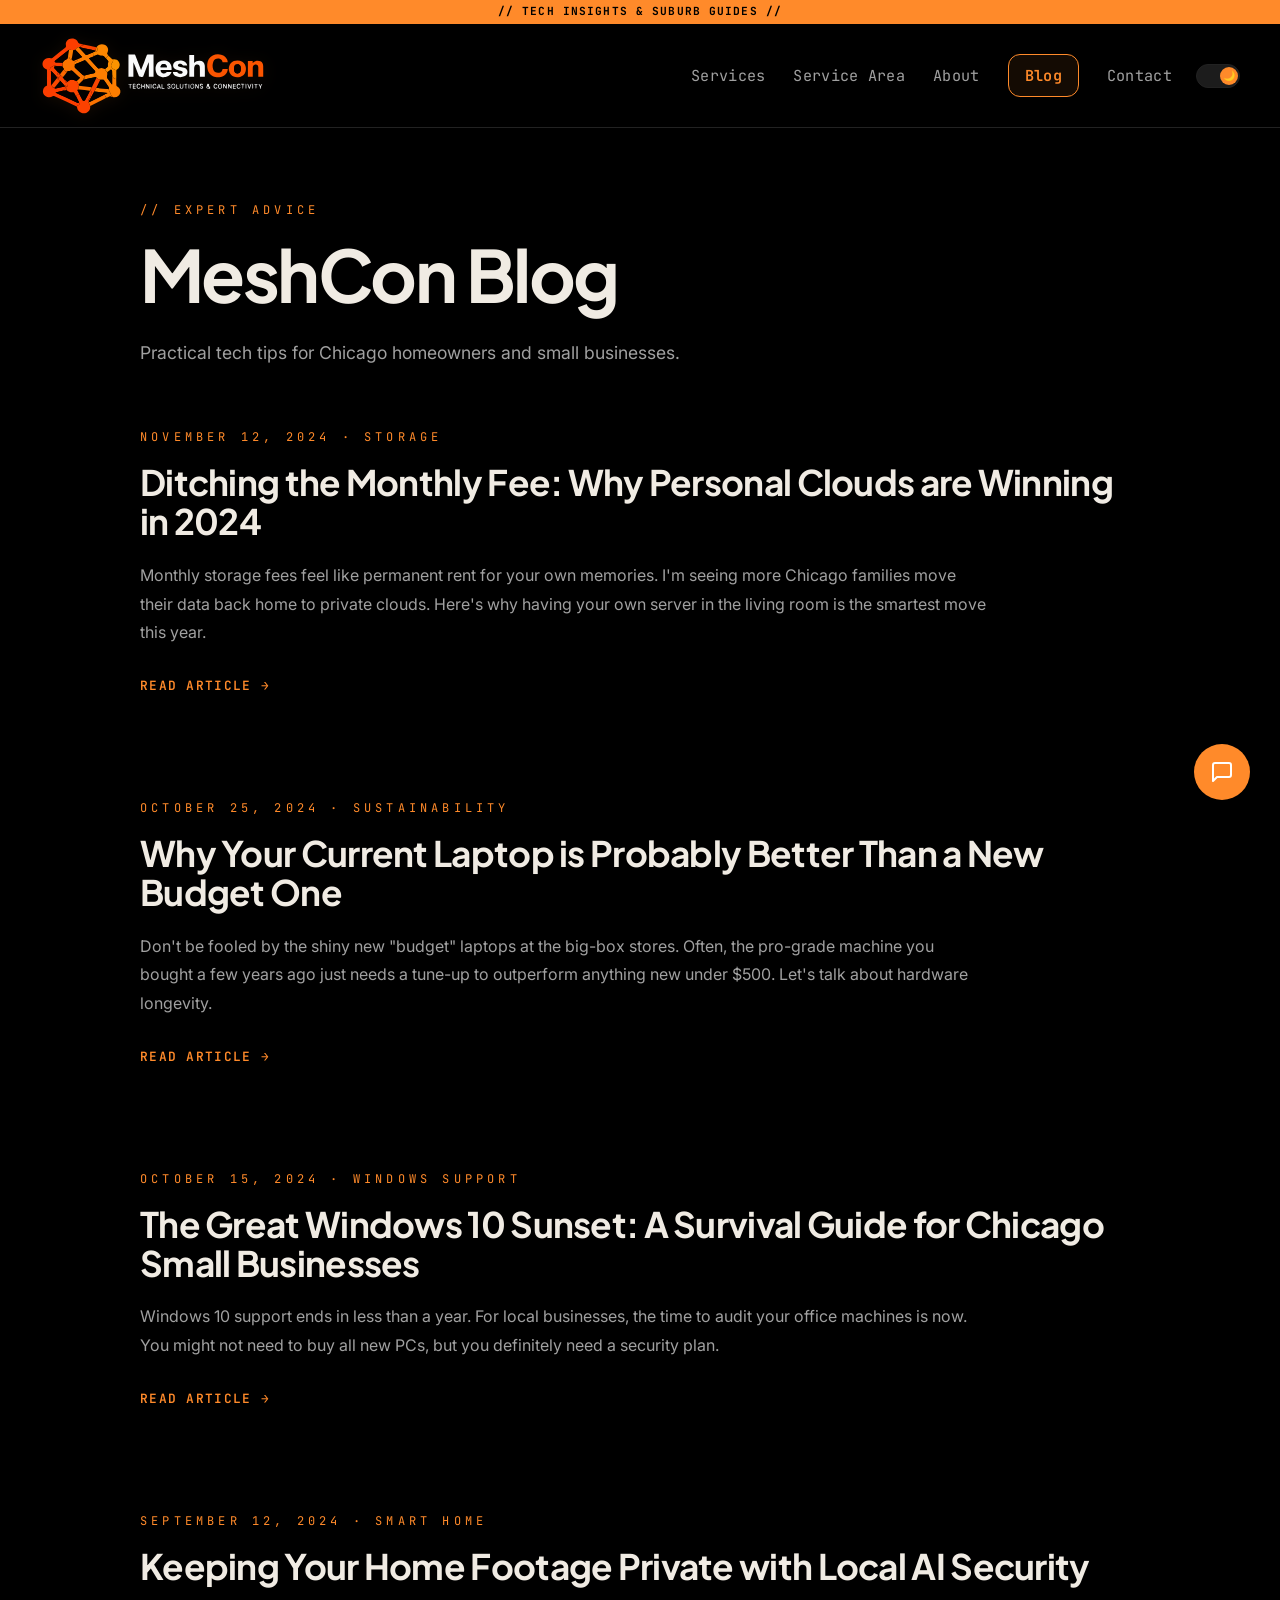
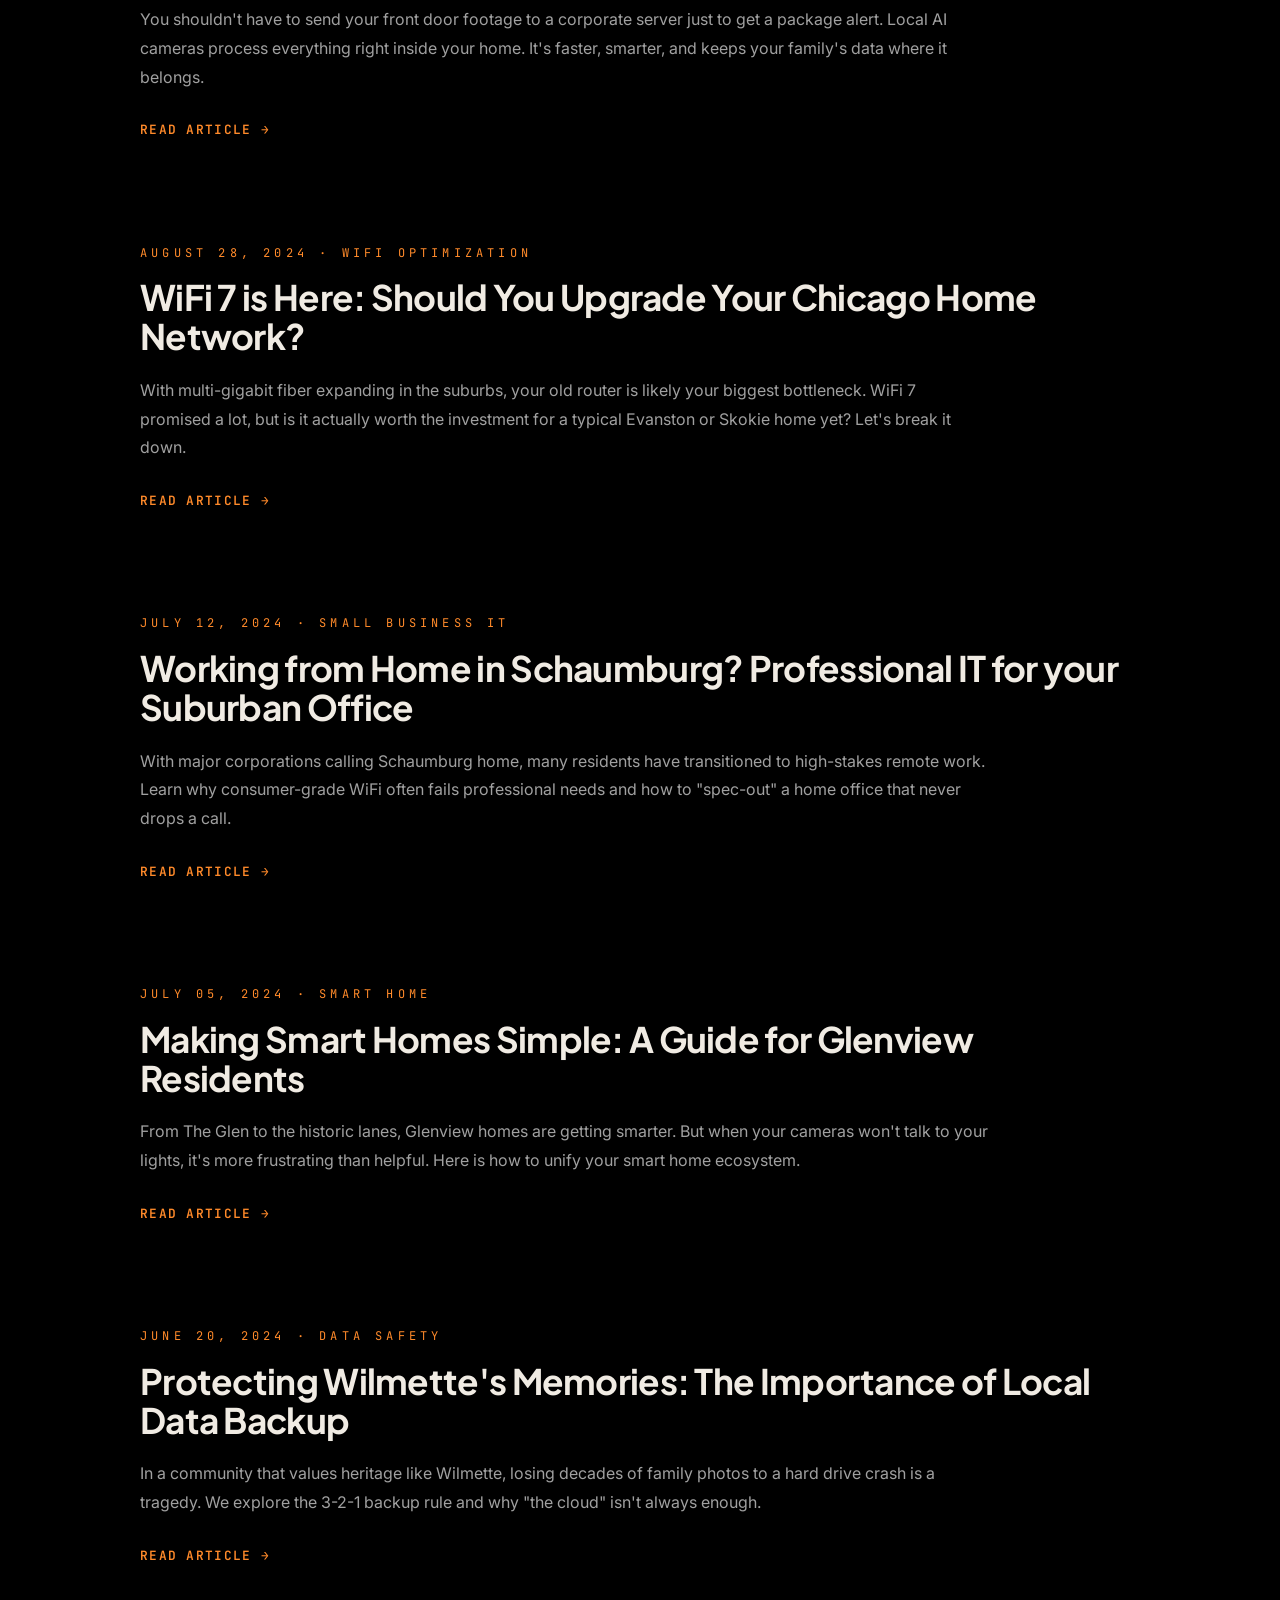
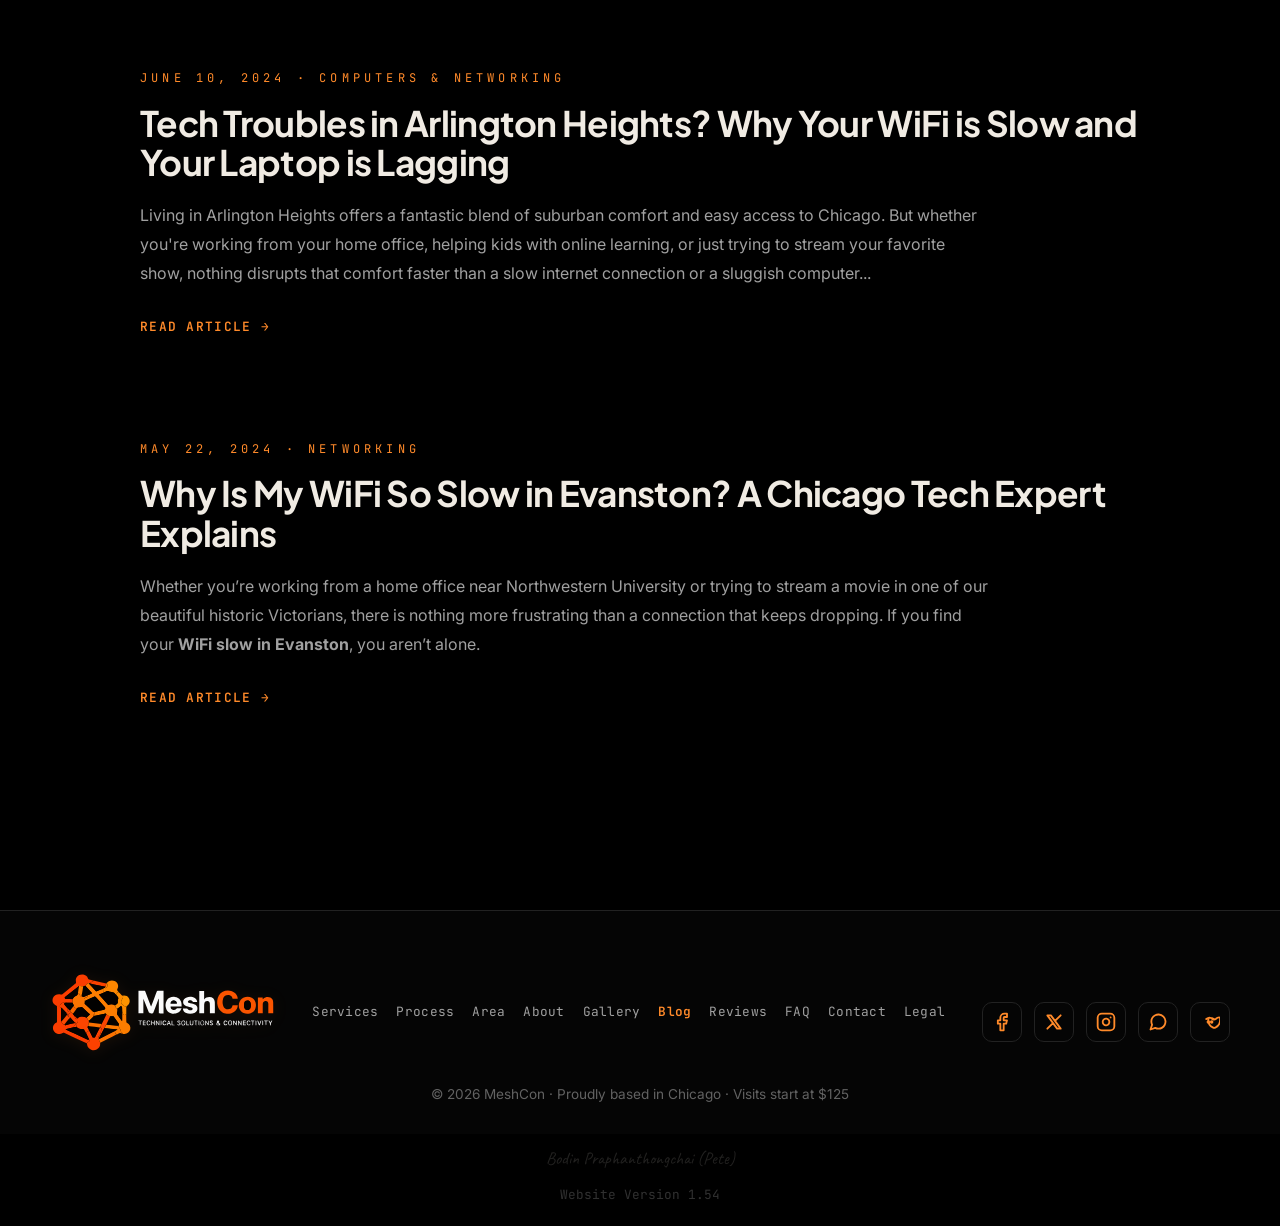
==== commit ab959b1e: "Add files via upload" ====
--- a/blog.html
+++ b/blog.html
@@ -180,7 +180,7 @@
   <div class="footer-copy">© <span id="year"></span> MeshCon · Proudly based in Chicago · Visits start at $125</div>
 </footer>
 <div class="signature">Bodin Praphanthongchai (Pete)</div>
-<div class="version">Website Version 1.52</div>
+<div class="version">Website Version 1.54</div>
 
 <!-- FLOATING CHAT SUPPORT -->
 <button class="floating-chat-btn" id="chatBtn" aria-label="Open chat support">
--- a/styles.css
+++ b/styles.css
@@ -406,38 +406,84 @@
 
 /* ── BUTTONS ── */
 .btn-primary, .btn-ghost, .btn-whatsapp {
-  padding: 10px 20px; 
+  padding: 14px 28px; 
   font-family: 'JetBrains Mono', monospace; 
-  font-size: 0.95rem; 
+  font-size: 1rem; 
   font-weight: 600;
   line-height: 1;
   text-transform: uppercase; 
-  letter-spacing: 0.05em; 
-  border-radius: 14px;
+  letter-spacing: 0.08em; 
+  border-radius: 16px;
   cursor: pointer; text-decoration: none; transition: all 0.3s ease; display: inline-flex; align-items: center; justify-content: center;
   -webkit-appearance: none; -webkit-user-select: none; user-select: none;
   border: 1px solid transparent;
   gap: 8px;
-}
-.btn-primary { background: var(--accent); color: #fff; border: none; }
-[data-theme="dark"] .btn-primary { color: #000000; font-weight: 600; }
+  position: relative;
+  overflow: hidden;
+}
+
+.btn-primary { 
+  background: linear-gradient(135deg, var(--accent), var(--accent2)); 
+  color: #fff; 
+  border: none;
+  box-shadow: 0 10px 20px -10px var(--accent);
+}
+
+[data-theme="dark"] .btn-primary { color: #000; }
+
+/* Shimmer Animation */
+.btn-primary::after, .btn-ghost::after {
+  content: "";
+  position: absolute;
+  top: -50%;
+  left: -60%;
+  width: 30%;
+  height: 200%;
+  background: rgba(255, 255, 255, 0.25);
+  transform: rotate(30deg);
+  pointer-events: none;
+  animation: shimmer 4s cubic-bezier(0.19, 1, 0.22, 1) infinite;
+}
+
 @media (hover: hover) {
-  .btn-primary:hover { background: var(--accent2); transform: translateY(-2px); }
-  .btn-ghost:hover { border-color: var(--accent); color: var(--accent); }
-}
+  .btn-primary:hover { transform: translateY(-3px); box-shadow: 0 15px 30px -12px var(--accent); }
+  .btn-ghost:hover { transform: translateY(-3px); box-shadow: 0 12px 24px -10px rgba(71, 85, 105, 0.5); filter: brightness(1.1); }
+  .btn-whatsapp:hover { transform: translateY(-3px); box-shadow: 0 12px 24px -10px rgba(37, 211, 102, 0.5); filter: brightness(1.1); }
+}
+
 .btn-primary:active, .btn-ghost:active {
-  transform: translateY(0) scale(0.98);
-  transition: transform 0.1s ease;
-}
-.btn-ghost { background: transparent; color: var(--text); border: 1px solid var(--accent); }
+  transform: translateY(0) scale(0.96);
+}
+
+.btn-ghost { 
+  background: linear-gradient(135deg, #475569 0%, #1e293b 100%);
+  color: #fff; 
+  border: none;
+  box-shadow: 0 8px 20px -8px rgba(71, 85, 105, 0.4);
+}
+
+[data-theme="light"] .btn-ghost { background: linear-gradient(135deg, #64748b 0%, #334155 100%); }
 
 .btn-whatsapp {
-  background: rgba(37, 211, 102, 0.1);
-  color: #25D366;
-  border: 1px solid #25D366;
-  padding: 10px 18px;
-}
-@media (hover: hover) { .btn-whatsapp:hover { background: #25D366; color: white; } }
+  background: linear-gradient(135deg, #25D366 0%, #128C7E 100%);
+  color: #fff;
+  border: none;
+  box-shadow: 0 8px 20px -8px rgba(37, 211, 102, 0.4);
+  animation: whatsapp-pulse 3s infinite;
+}
+
+/* Active "Live" Pulse for WhatsApp */
+@keyframes whatsapp-pulse {
+  0% { box-shadow: 0 0 0 0 rgba(37, 211, 102, 0.5); }
+  70% { box-shadow: 0 0 0 12px rgba(37, 211, 102, 0); }
+  100% { box-shadow: 0 0 0 0 rgba(37, 211, 102, 0); }
+}
+
+@keyframes shimmer {
+  0% { left: -60%; }
+  20% { left: 140%; }
+  100% { left: 140%; }
+}
 
 /* ── SOCIAL LINKS (Fixes missing social icons) ── */
 .social-links { display: flex; gap: 16px; }
@@ -706,7 +752,7 @@
   .mobile-nav { top: 112px; }
   header.scrolled ~ .mobile-nav { top: 110px; } /* Adjusted to match mobile scrolled height + 24px top */
   .section-wrap { padding: 60px 20px; }
-  .about-layout, .area-layout, .contact-layout { grid-template-columns: 1fr; gap: 32px; }
+  .about-layout, .area-layout, .contact-layout { grid-template-columns: 1fr; gap: 40px; }
   .area-map { min-height: 300px; aspect-ratio: 16/9; }
   footer { flex-direction: column; text-align: center; align-items: center; padding: 40px 20px; }
   .footer-logo, .footer-socials { justify-content: center; width: 100%; }
@@ -719,7 +765,7 @@
   .cta-primary, .cta-secondary { width: 100%; }
   .blog-list { gap: 60px; }
   .cta-secondary { flex-direction: row; }
-  .cta-row a { width: 100%; min-height: 48px; border-radius: 14px; font-size: 0.9rem; }
+  .cta-row a { width: 100%; min-height: 56px; border-radius: 18px; font-size: 1rem; }
 }
 
 @media (max-width: 768px) {
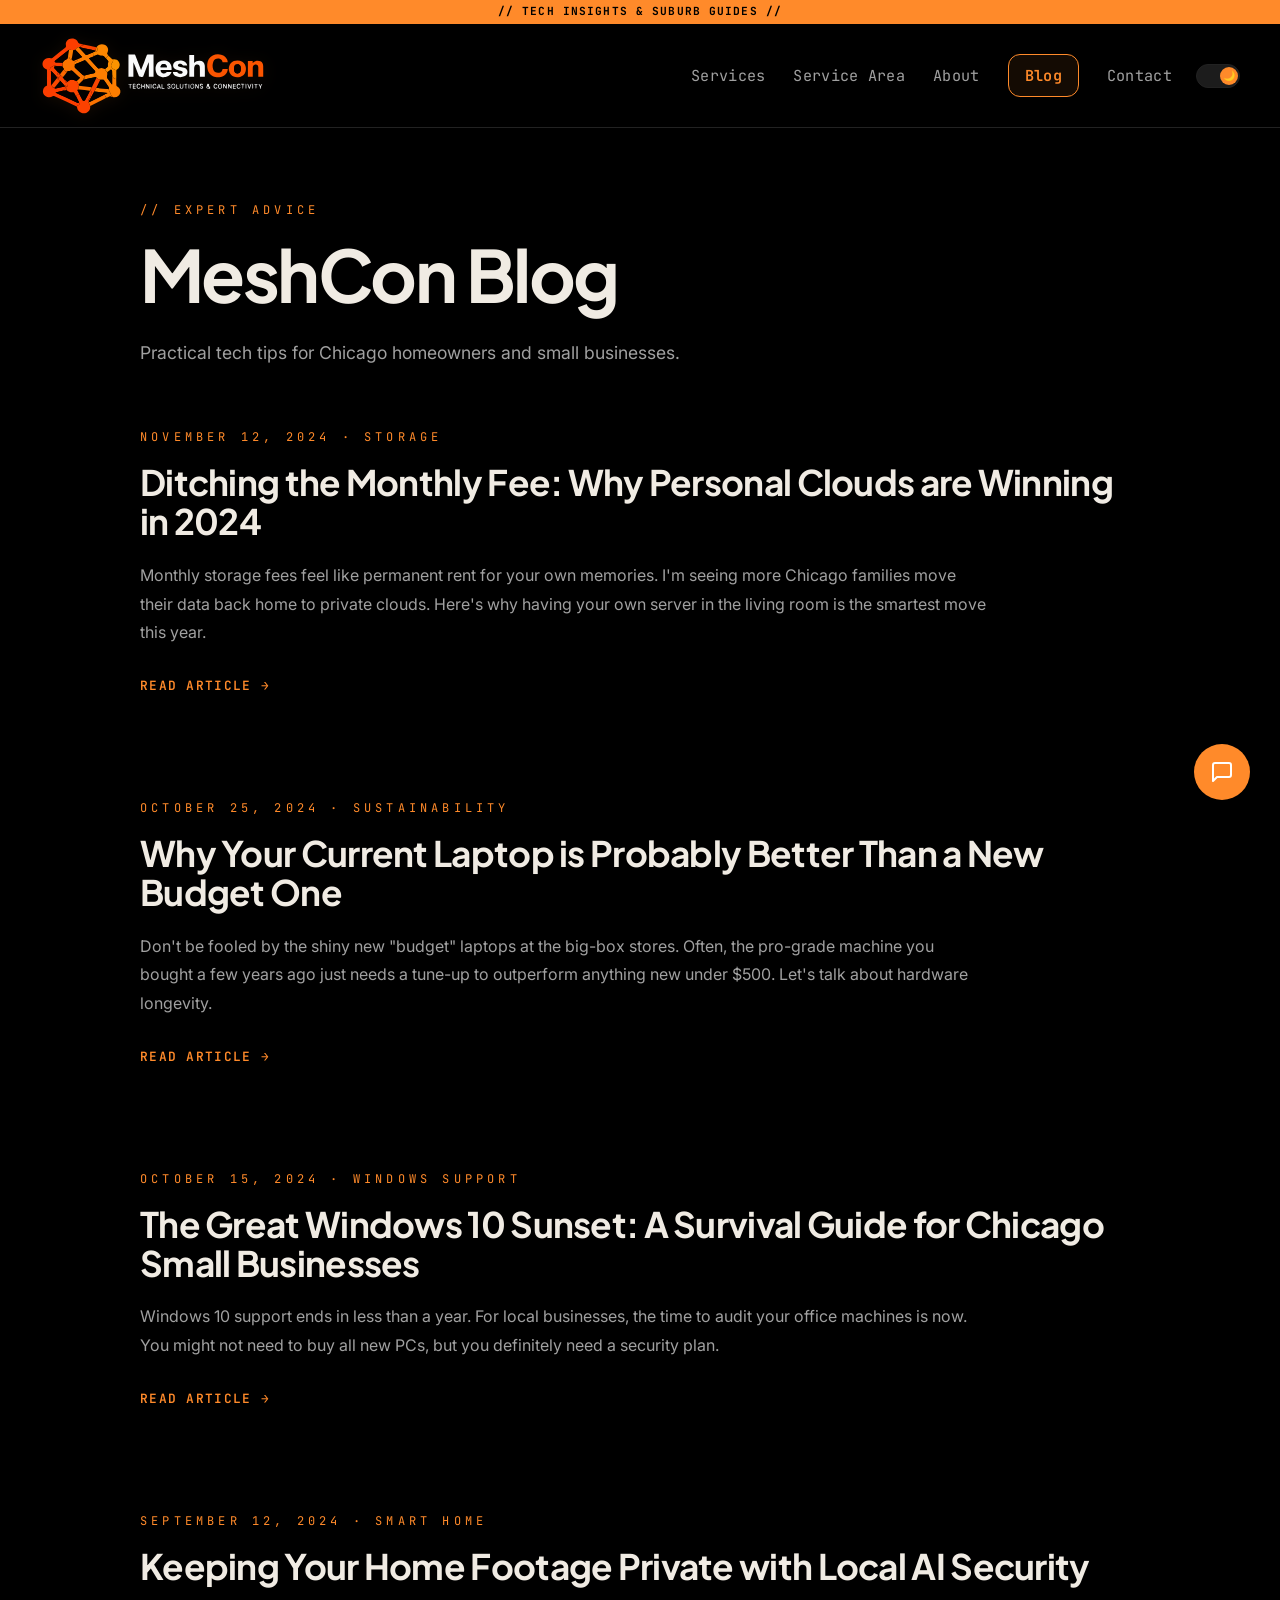
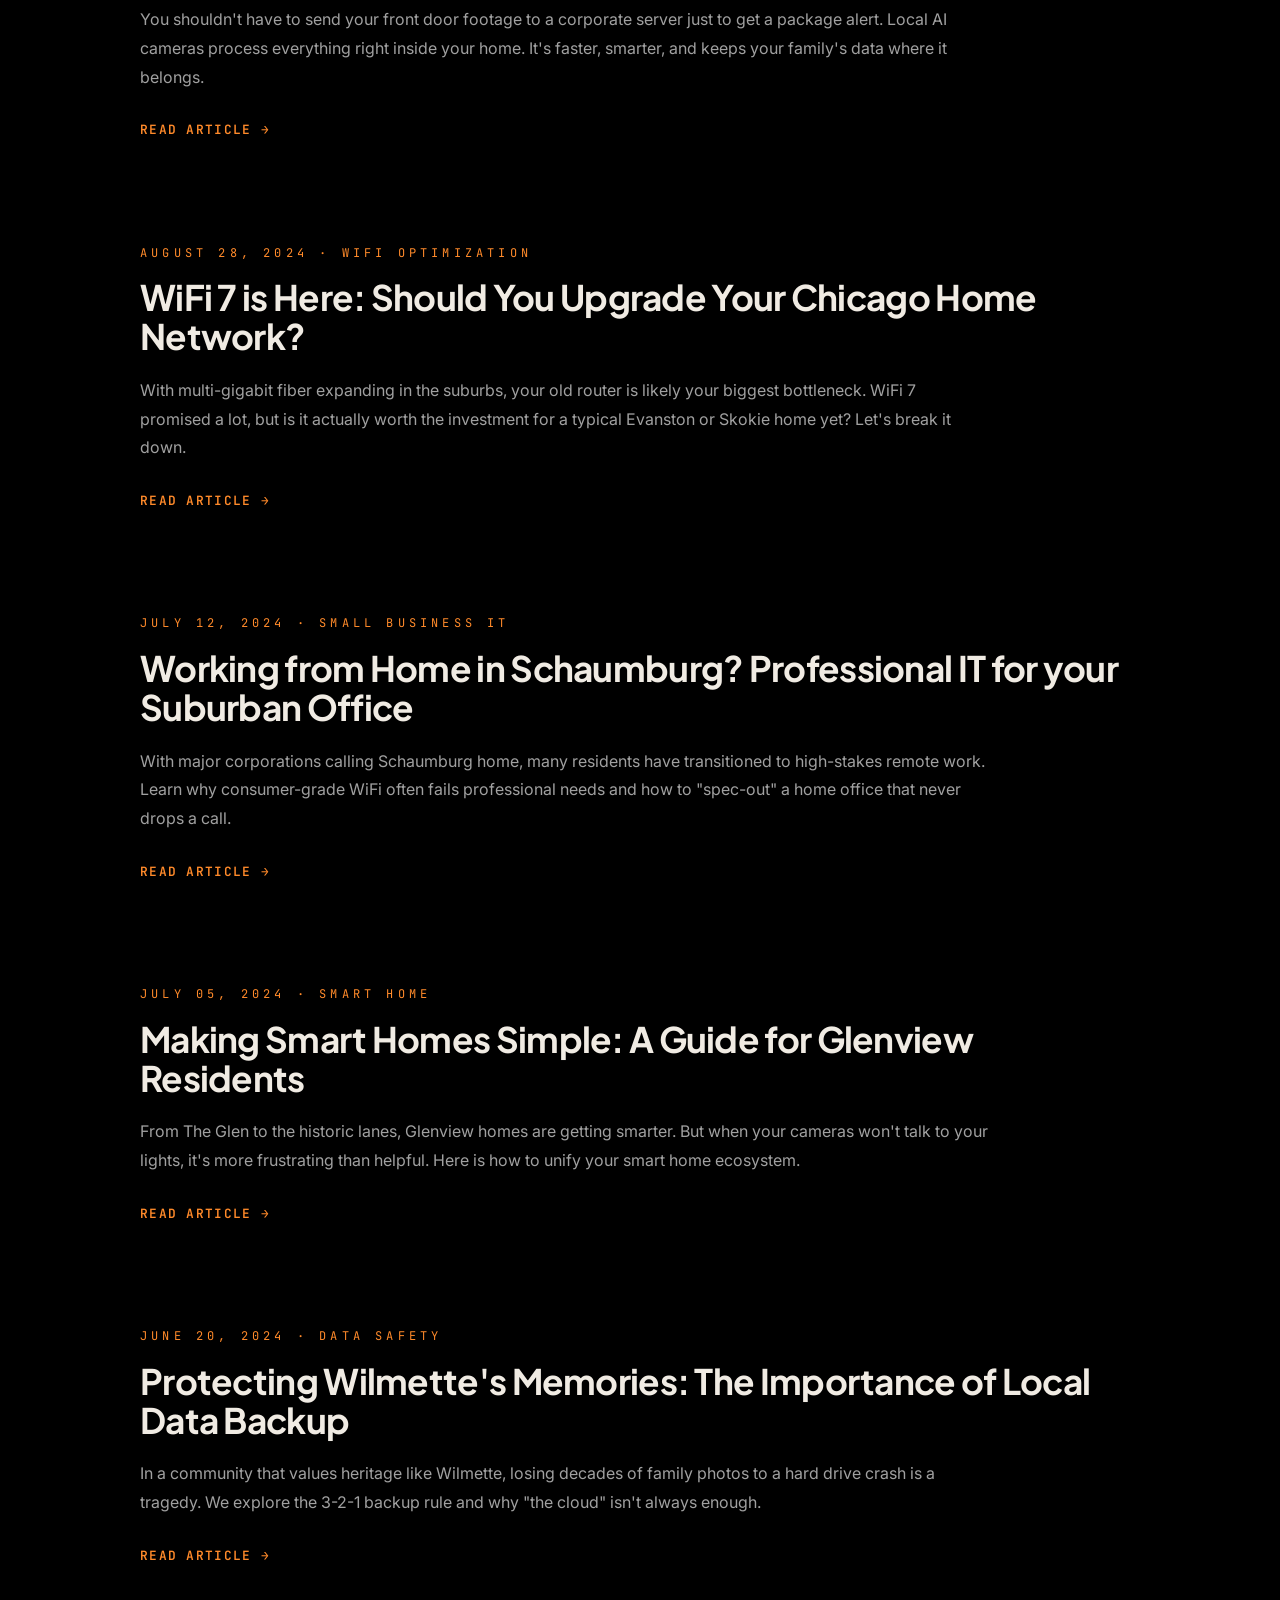
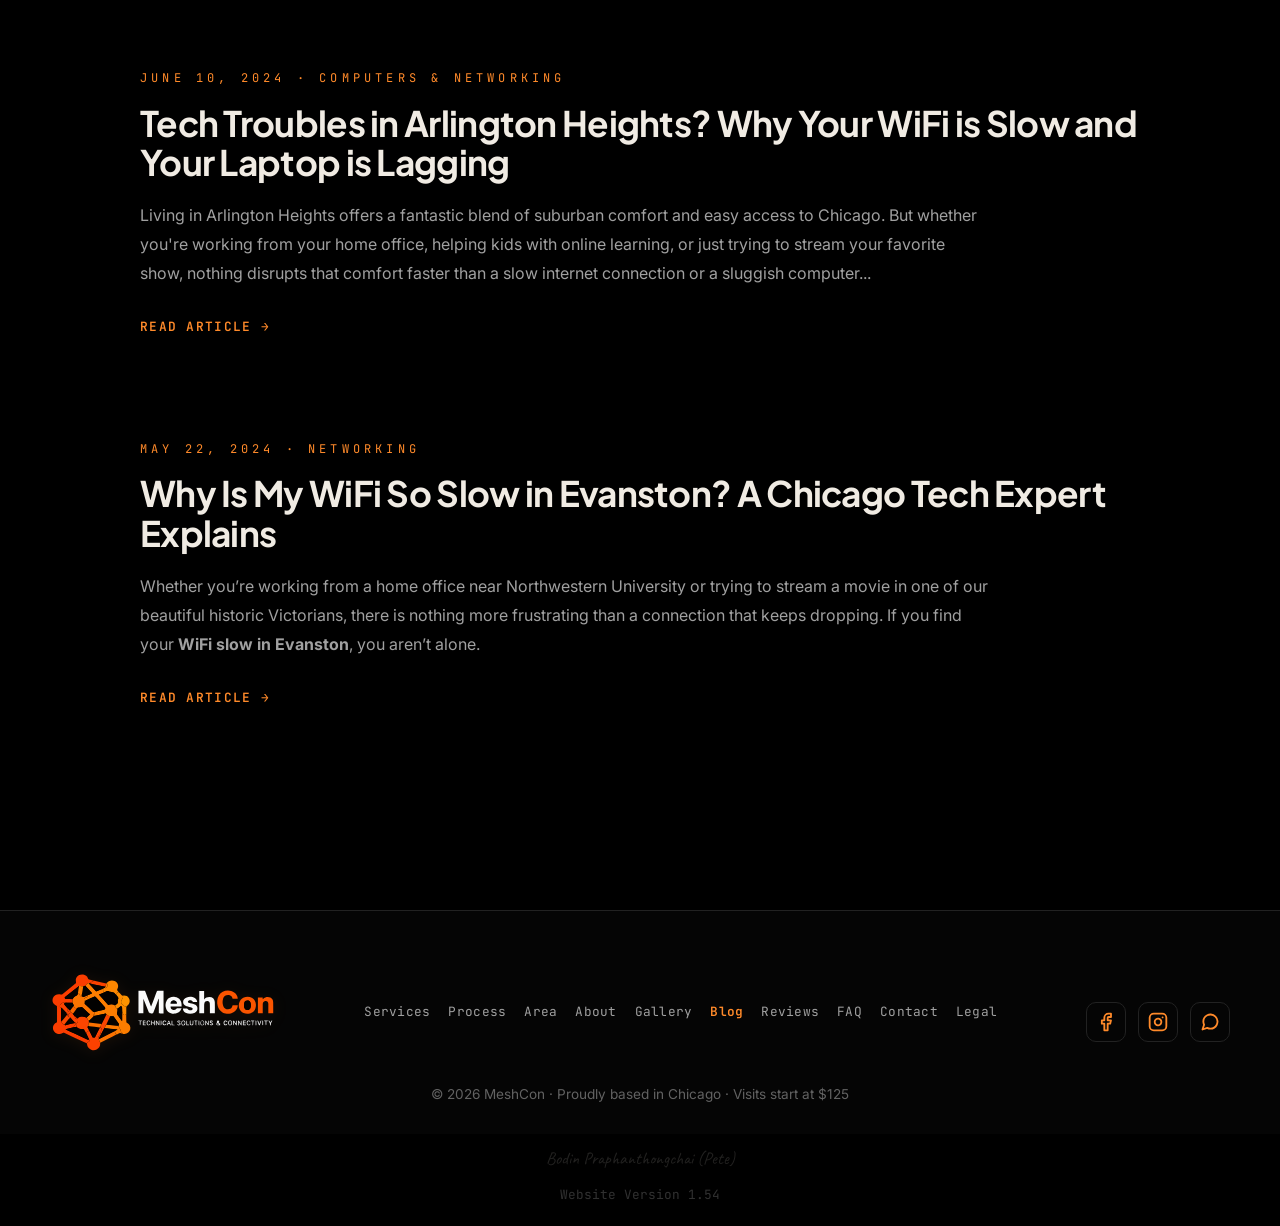
==== commit d2c09734: "Add files via upload" ====
--- a/blog.html
+++ b/blog.html
@@ -164,18 +164,18 @@
     <a href="https://facebook.com/MeshCon" target="_blank" rel="noopener noreferrer" aria-label="Follow us on Facebook">
       <svg viewBox="0 0 24 24" aria-hidden="true" focusable="false"><path d="M18 2h-3a5 5 0 0 0-5 5v3H7v4h3v8h4v-8h3l1-4h-4V7a1 1 0 0 1 1-1h3z"></path></svg>
     </a>
-    <a href="https://x.com/MeshCon" target="_blank" rel="noopener noreferrer" aria-label="Follow us on X (formerly Twitter)">
+    <!-- <a href="https://x.com/MeshCon" target="_blank" rel="noopener noreferrer" aria-label="Follow us on X (formerly Twitter)">
       <svg viewBox="0 0 24 24" aria-hidden="true" focusable="false"><path d="M4 4l11.733 16h4.267l-11.733 -16zM4 20l6.768 -6.768m2.46 -2.46l6.772 -6.772"></path></svg>
-    </a>
+    </a> -->
     <a href="https://instagram.com/MeshCon" target="_blank" rel="noopener noreferrer" aria-label="Follow us on Instagram">
       <svg viewBox="0 0 24 24" aria-hidden="true" focusable="false"><rect x="2" y="2" width="20" height="20" rx="5" ry="5"></rect><path d="M16 11.37A4 4 0 1 1 12.63 8 4 4 0 0 1 16 11.37z"></path><line x1="17.5" y1="6.5" x2="17.51" y2="6.5"></line></svg>
     </a>
     <a href="https://wa.link/6hs9t7" target="_blank" rel="noopener noreferrer" aria-label="Chat with us on WhatsApp">
       <svg viewBox="0 0 24 24" aria-hidden="true" focusable="false"><path d="M21 11.5a8.38 8.38 0 0 1-.9 3.8 8.5 8.5 0 0 1-7.6 4.7 8.38 8.38 0 0 1-3.8-.9L3 21l1.9-5.7a8.38 8.38 0 0 1-.9-3.8 8.5 8.5 0 0 1 4.7-7.6 8.38 8.38 0 0 1 3.8-.9h.5a8.48 8.48 0 0 1 8 8v.5z"></path></svg>
     </a>
-    <a href="https://discord.gg/MeshCon" target="_blank" rel="noopener noreferrer" aria-label="Join our Discord community">
+    <!-- <a href="https://discord.gg/MeshCon" target="_blank" rel="noopener noreferrer" aria-label="Join our Discord community">
       <svg viewBox="0 0 24 24" aria-hidden="true" focusable="false"><path d="M9 12a1 1 0 1 0 2 0 1 1 0 0 0-2 0m4 0a1 1 0 1 0 2 0 1 1 0 0 0-2 0"></path><path d="M7.5 8.5c1.4-1.1 3.2-1.5 4.5-1.5s3.1.4 4.5 1.5c.7.5 1.5.5 2.2 0l.5-.4c1-1 2.3-1.6 3.7-1.6h.1c.6 0 1.1.5 1.1 1.1v2.1c0 3.7-2 7.1-5.3 8.8l-.5.2c-.8.4-1.7.4-2.5 0l-.5-.2C12 17.1 10 13.7 10 10V7.9c0-.6.5-1.1 1.1-1.1h.1c1.4 0 2.7.6 3.7 1.6l.5.4c.7.5 1.5.5 2.2 0"></path></svg>
-    </a>
+    </a> -->
   </div>
   <div class="footer-copy">© <span id="year"></span> MeshCon · Proudly based in Chicago · Visits start at $125</div>
 </footer>
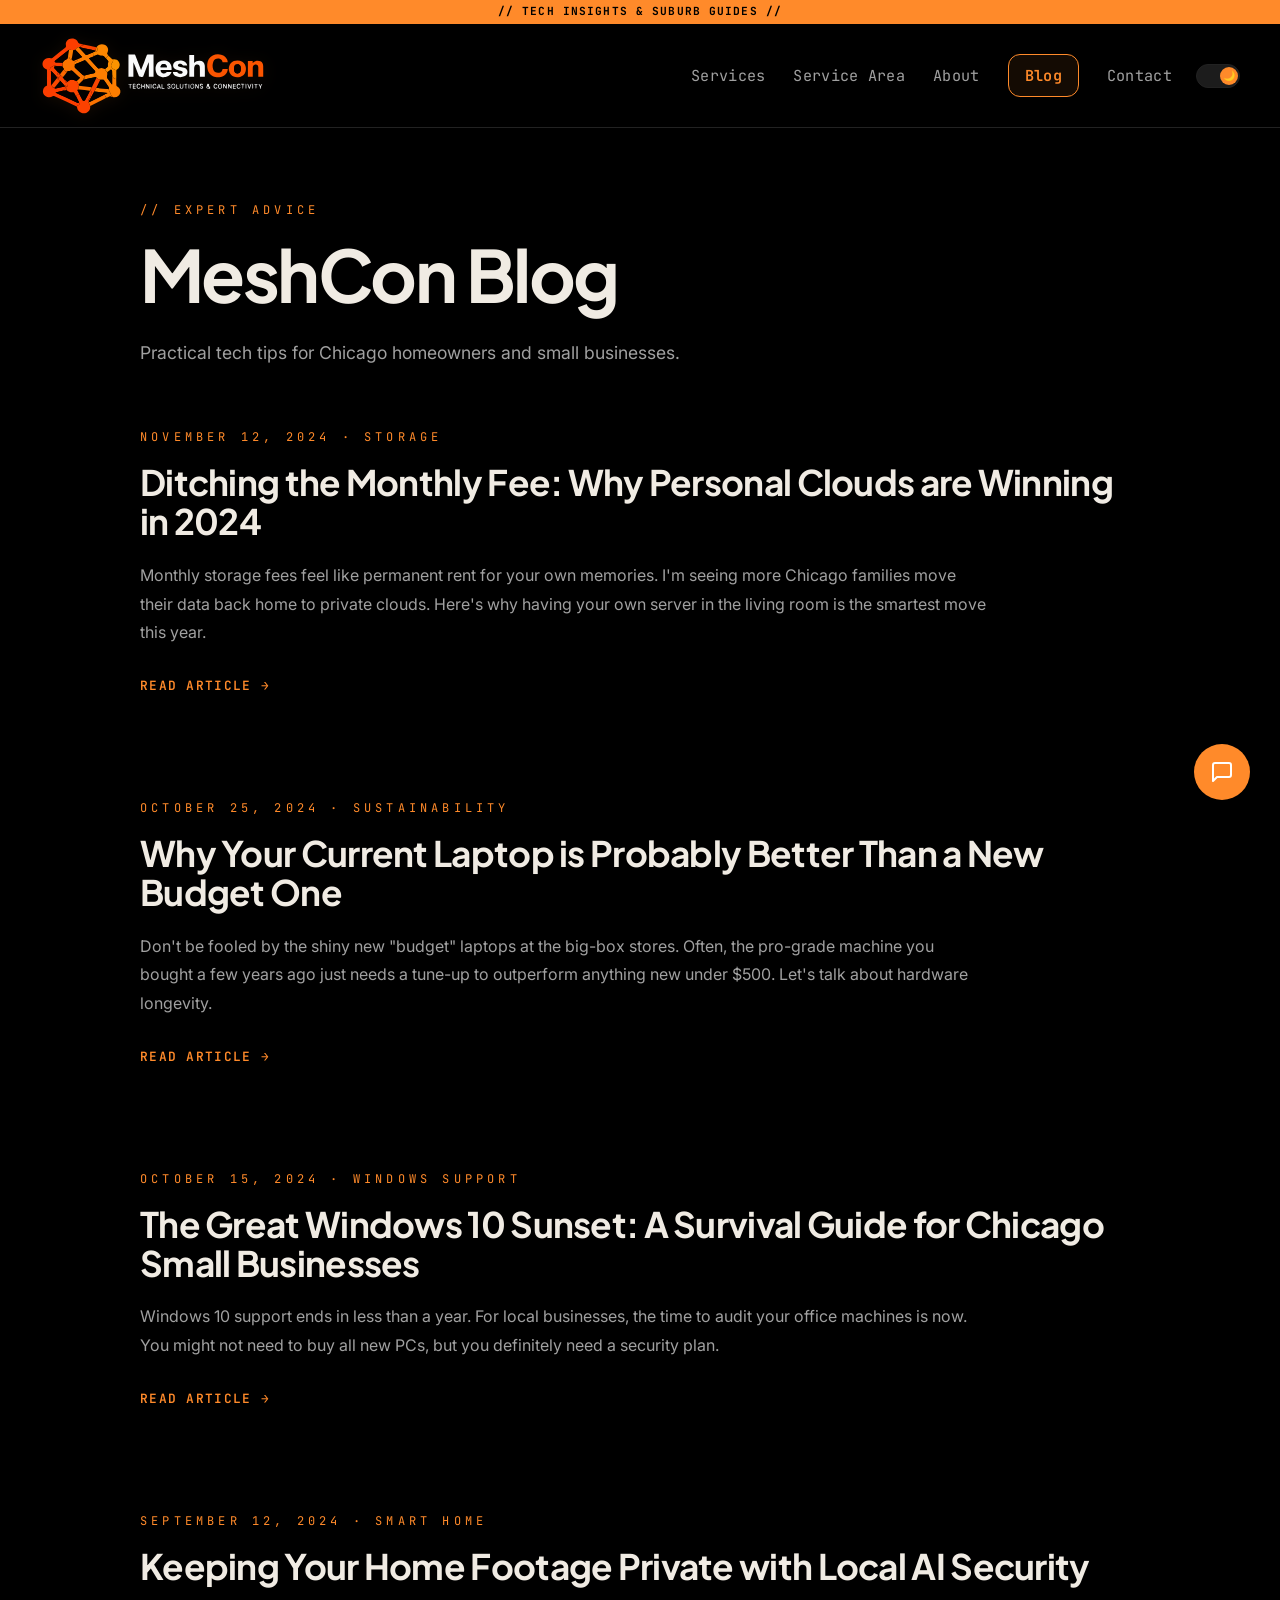
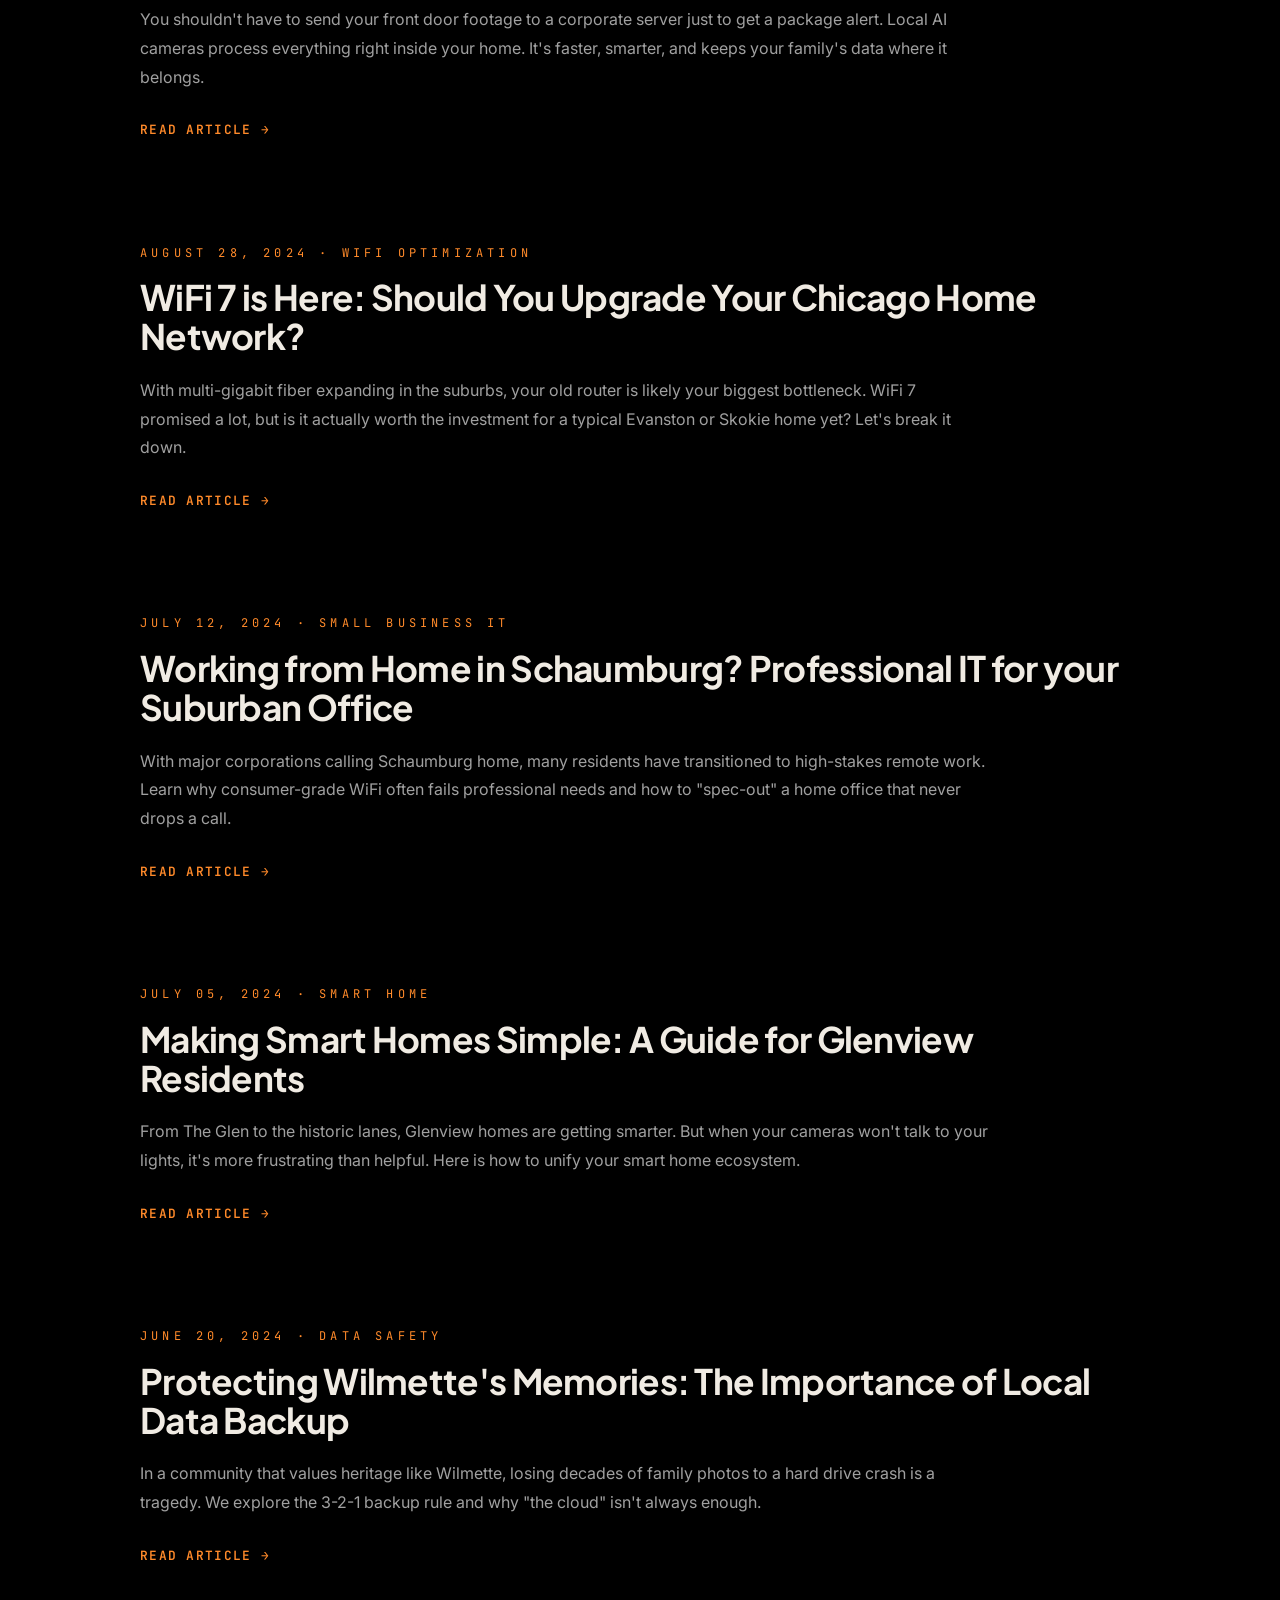
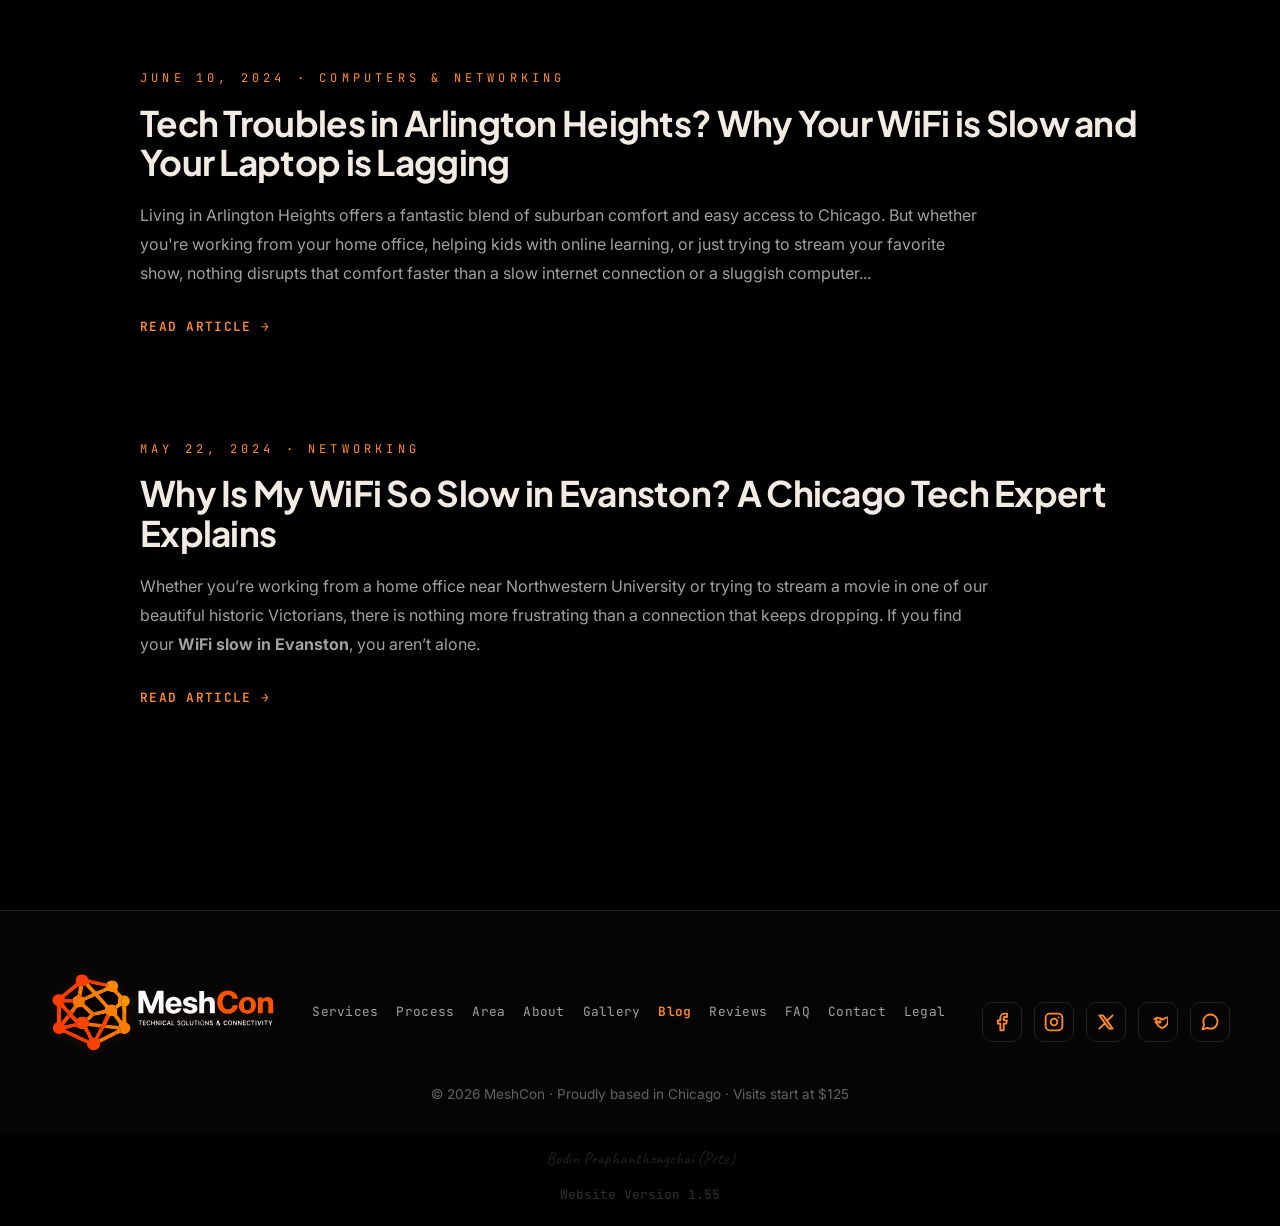
==== commit 1e5bb1ec: "Add files via upload" ====
--- a/blog.html
+++ b/blog.html
@@ -164,23 +164,23 @@
     <a href="https://facebook.com/MeshCon" target="_blank" rel="noopener noreferrer" aria-label="Follow us on Facebook">
       <svg viewBox="0 0 24 24" aria-hidden="true" focusable="false"><path d="M18 2h-3a5 5 0 0 0-5 5v3H7v4h3v8h4v-8h3l1-4h-4V7a1 1 0 0 1 1-1h3z"></path></svg>
     </a>
-    <!-- <a href="https://x.com/MeshCon" target="_blank" rel="noopener noreferrer" aria-label="Follow us on X (formerly Twitter)">
-      <svg viewBox="0 0 24 24" aria-hidden="true" focusable="false"><path d="M4 4l11.733 16h4.267l-11.733 -16zM4 20l6.768 -6.768m2.46 -2.46l6.772 -6.772"></path></svg>
-    </a> -->
     <a href="https://instagram.com/MeshCon" target="_blank" rel="noopener noreferrer" aria-label="Follow us on Instagram">
       <svg viewBox="0 0 24 24" aria-hidden="true" focusable="false"><rect x="2" y="2" width="20" height="20" rx="5" ry="5"></rect><path d="M16 11.37A4 4 0 1 1 12.63 8 4 4 0 0 1 16 11.37z"></path><line x1="17.5" y1="6.5" x2="17.51" y2="6.5"></line></svg>
     </a>
-    <a href="https://wa.link/6hs9t7" target="_blank" rel="noopener noreferrer" aria-label="Chat with us on WhatsApp">
+    <a href="https://x.com/MeshCon" target="_blank" rel="noopener noreferrer" aria-label="Follow us on X (formerly Twitter)">
+      <svg viewBox="0 0 24 24" aria-hidden="true" focusable="false"><path d="M4 4l11.733 16h4.267l-11.733 -16zM4 20l6.768 -6.768m2.46 -2.46l6.772 -6.772"></path></svg>
+    </a>
+    <a href="https://discord.gg/MeshCon" target="_blank" rel="noopener noreferrer" aria-label="Join our Discord community">
+      <svg viewBox="0 0 24 24" aria-hidden="true" focusable="false"><path d="M9 12a1 1 0 1 0 2 0 1 1 0 0 0-2 0m4 0a1 1 0 1 0 2 0 1 1 0 0 0-2 0"></path><path d="M7.5 8.5c1.4-1.1 3.2-1.5 4.5-1.5s3.1.4 4.5 1.5c.7.5 1.5.5 2.2 0l.5-.4c1-1 2.3-1.6 3.7-1.6h.1c.6 0 1.1.5 1.1 1.1v2.1c0 3.7-2 7.1-5.3 8.8l-.5.2c-.8.4-1.7.4-2.5 0l-.5-.2C12 17.1 10 13.7 10 10V7.9c0-.6.5-1.1 1.1-1.1h.1c1.4 0 2.7.6 3.7 1.6l.5.4c.7.5 1.5.5 2.2 0"></path></svg>
+    </a>
+    <a href="https://wa.link/5wvtlp" target="_blank" rel="noopener noreferrer" aria-label="Chat with us on WhatsApp">
       <svg viewBox="0 0 24 24" aria-hidden="true" focusable="false"><path d="M21 11.5a8.38 8.38 0 0 1-.9 3.8 8.5 8.5 0 0 1-7.6 4.7 8.38 8.38 0 0 1-3.8-.9L3 21l1.9-5.7a8.38 8.38 0 0 1-.9-3.8 8.5 8.5 0 0 1 4.7-7.6 8.38 8.38 0 0 1 3.8-.9h.5a8.48 8.48 0 0 1 8 8v.5z"></path></svg>
     </a>
-    <!-- <a href="https://discord.gg/MeshCon" target="_blank" rel="noopener noreferrer" aria-label="Join our Discord community">
-      <svg viewBox="0 0 24 24" aria-hidden="true" focusable="false"><path d="M9 12a1 1 0 1 0 2 0 1 1 0 0 0-2 0m4 0a1 1 0 1 0 2 0 1 1 0 0 0-2 0"></path><path d="M7.5 8.5c1.4-1.1 3.2-1.5 4.5-1.5s3.1.4 4.5 1.5c.7.5 1.5.5 2.2 0l.5-.4c1-1 2.3-1.6 3.7-1.6h.1c.6 0 1.1.5 1.1 1.1v2.1c0 3.7-2 7.1-5.3 8.8l-.5.2c-.8.4-1.7.4-2.5 0l-.5-.2C12 17.1 10 13.7 10 10V7.9c0-.6.5-1.1 1.1-1.1h.1c1.4 0 2.7.6 3.7 1.6l.5.4c.7.5 1.5.5 2.2 0"></path></svg>
-    </a> -->
   </div>
   <div class="footer-copy">© <span id="year"></span> MeshCon · Proudly based in Chicago · Visits start at $125</div>
 </footer>
 <div class="signature">Bodin Praphanthongchai (Pete)</div>
-<div class="version">Website Version 1.54</div>
+<div class="version">Website Version 1.55</div>
 
 <!-- FLOATING CHAT SUPPORT -->
 <button class="floating-chat-btn" id="chatBtn" aria-label="Open chat support">
@@ -196,7 +196,7 @@
   <div class="chat-body">
     <div id="chatMessages" class="chat-messages"></div>
     <div id="chatOptionsContainer" style="display: flex; flex-direction: column; gap: 12px;">
-      <a href="https://wa.link/6hs9t7" target="_blank" rel="noopener noreferrer" class="chat-option" style="background: var(--accent-dim); border-color: var(--accent);">
+      <a href="https://wa.link/5wvtlp" target="_blank" rel="noopener noreferrer" class="chat-option" style="background: var(--accent-dim); border-color: var(--accent);">
         <svg viewBox="0 0 24 24" aria-hidden="true" focusable="false"><path d="M21 11.5a8.38 8.38 0 0 1-.9 3.8 8.5 8.5 0 0 1-7.6 4.7 8.38 8.38 0 0 1-3.8-.9L3 21l1.9-5.7a8.38 8.38 0 0 1-.9-3.8 8.5 8.5 0 0 1 4.7-7.6 8.38 8.38 0 0 1 3.8-.9h.5a8.48 8.48 0 0 1 8 8v.5z"></path></svg>
         <strong>Chat on WhatsApp</strong>
       </a>
--- a/styles.css
+++ b/styles.css
@@ -664,6 +664,12 @@
 .contact-form.submitting { opacity: 0.6; pointer-events: none; }
 
 .social-links { display: flex; gap: 12px; margin-top: 20px; }
+
+.contact-socials {
+  justify-content: center;
+  max-width: 280px;
+}
+
 .social-links a { width: 40px; height: 40px; border: 1px solid var(--border); border-radius: 10px; display: flex; align-items: center; justify-content: center; color: var(--accent); }
 .social-links a:hover { border-color: var(--accent); transform: translateY(-3px); background: var(--accent-dim); }
 
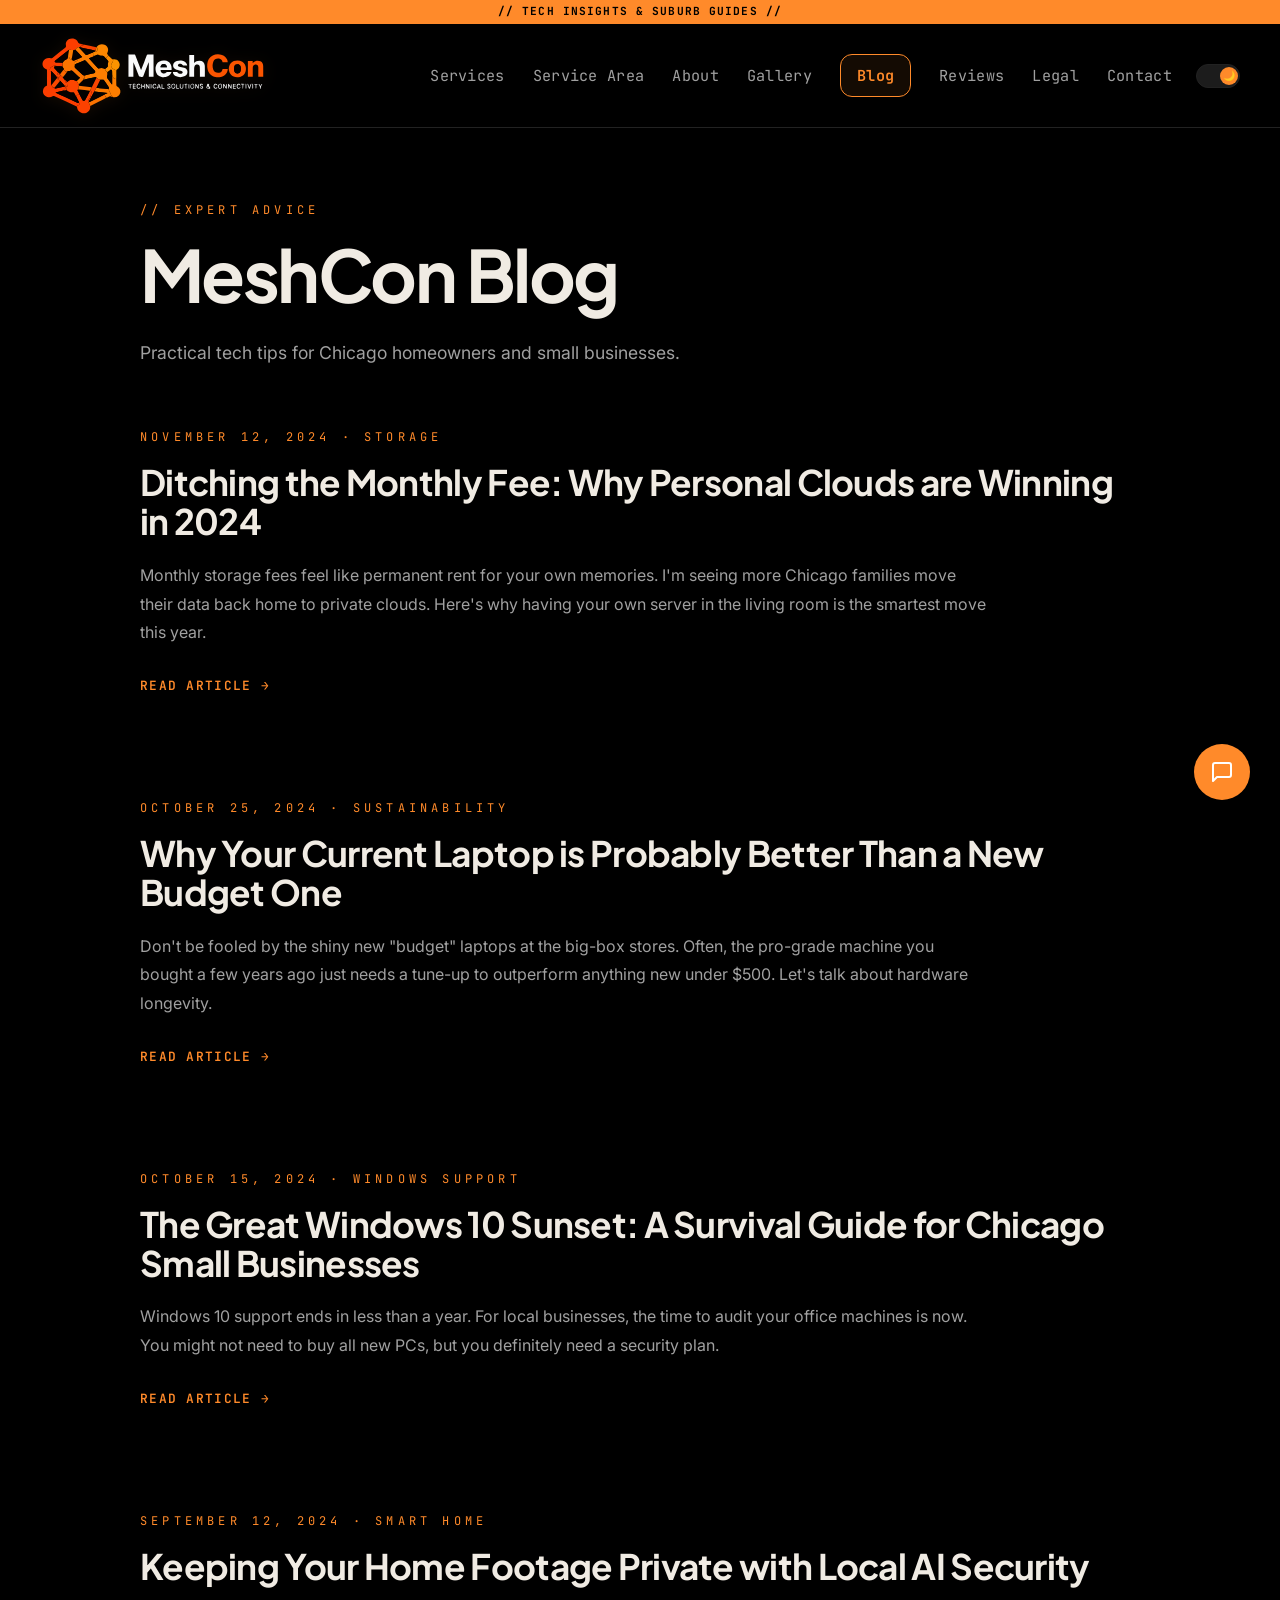
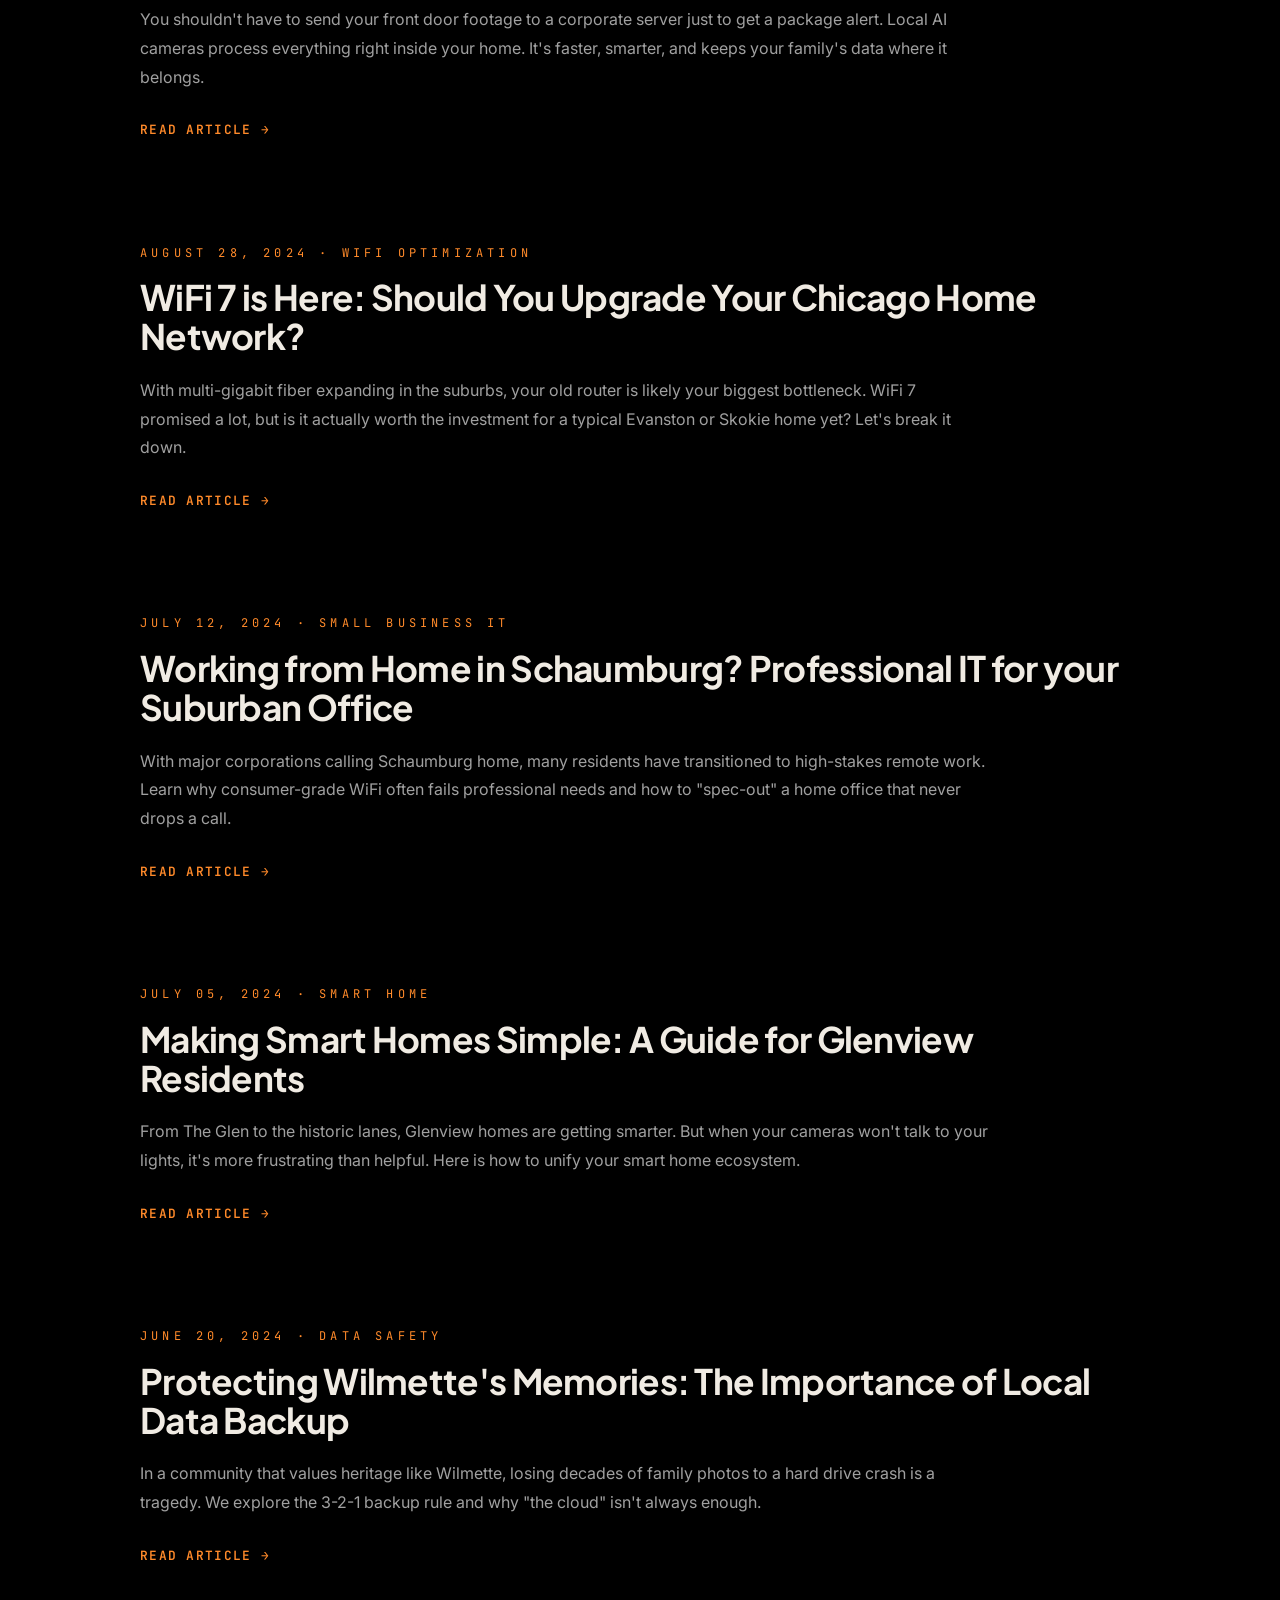
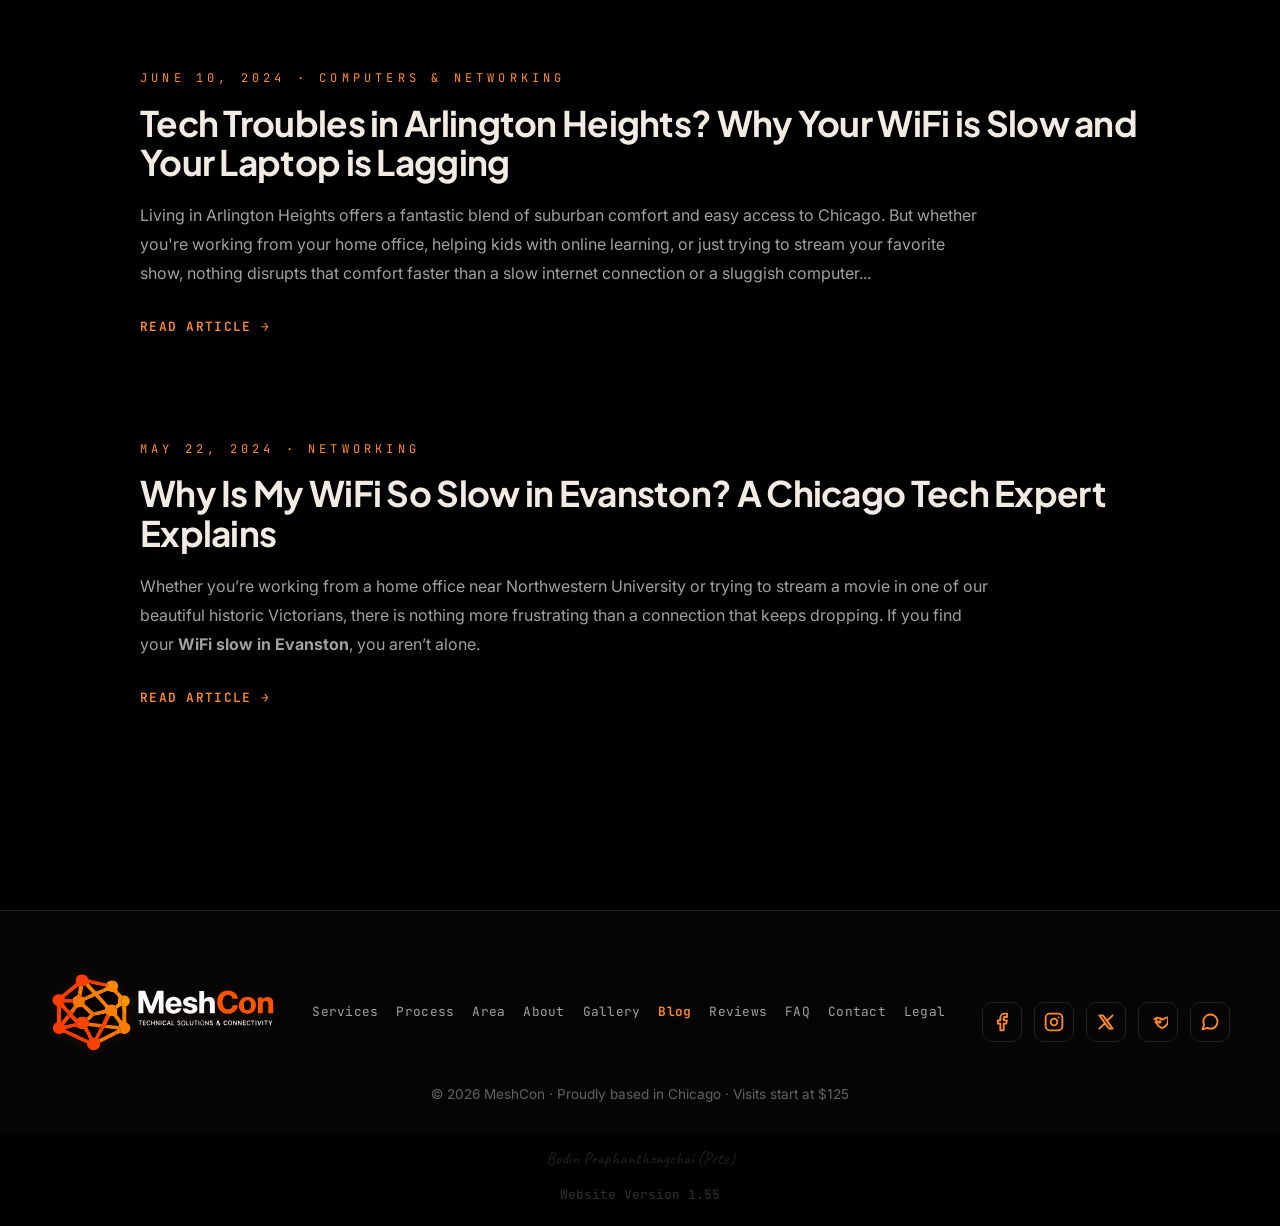
==== commit 41c78466: "Update blog.html" ====
--- a/blog.html
+++ b/blog.html
@@ -31,13 +31,16 @@
 </div>
 
 <header>
-  <a href="index.html#home" class="logo" aria-label="MeshCon Home"><img src="MeshCon-Logo-dark.svg" alt="MeshCon" class="logo-img" width="226" height="82"></a>
+  <a href="index.html#home" class="logo" aria-label="MeshCon Home"><img src="MeshCon-Logo-dark.svg" alt="MeshCon" class="logo-img" width="226" height="82" loading="eager" decoding="async" fetchpriority="high"></a>
   <div class="header-right">
     <nav>
       <a href="index.html#services">Services</a>
       <a href="index.html#area">Service Area</a>
       <a href="index.html#about">About</a>
+      <a href="index.html#gallery">Gallery</a>
       <a href="blog.html" class="nav-blog">Blog</a>
+      <a href="index.html#reviews">Reviews</a>
+      <a href="index.html#legal">Legal</a>
       <a href="index.html#contact">Contact</a>
     </nav>
     <button class="theme-toggle" id="themeToggle" aria-label="Toggle theme">
@@ -51,8 +54,14 @@
 
 <nav class="mobile-nav" id="mobileNav">
   <a href="index.html#services" onclick="closeMobile()">Services</a>
+  <a href="index.html#process" onclick="closeMobile()">Process</a>
   <a href="index.html#area" onclick="closeMobile()">Service Area</a>
+  <a href="index.html#about" onclick="closeMobile()">About</a>
+  <a href="index.html#gallery" onclick="closeMobile()">Gallery</a>
   <a href="blog.html" onclick="closeMobile()" class="nav-blog">Blog</a>
+  <a href="index.html#reviews" onclick="closeMobile()">Reviews</a>
+  <a href="index.html#faq" onclick="closeMobile()">FAQ</a>
+  <a href="index.html#legal" onclick="closeMobile()">Legal</a>
   <a href="index.html#contact" onclick="closeMobile()">Contact</a>
 </nav>
 
@@ -222,4 +231,4 @@
 
 <script src="app.js" defer></script>
 </body>
-</html>+</html>
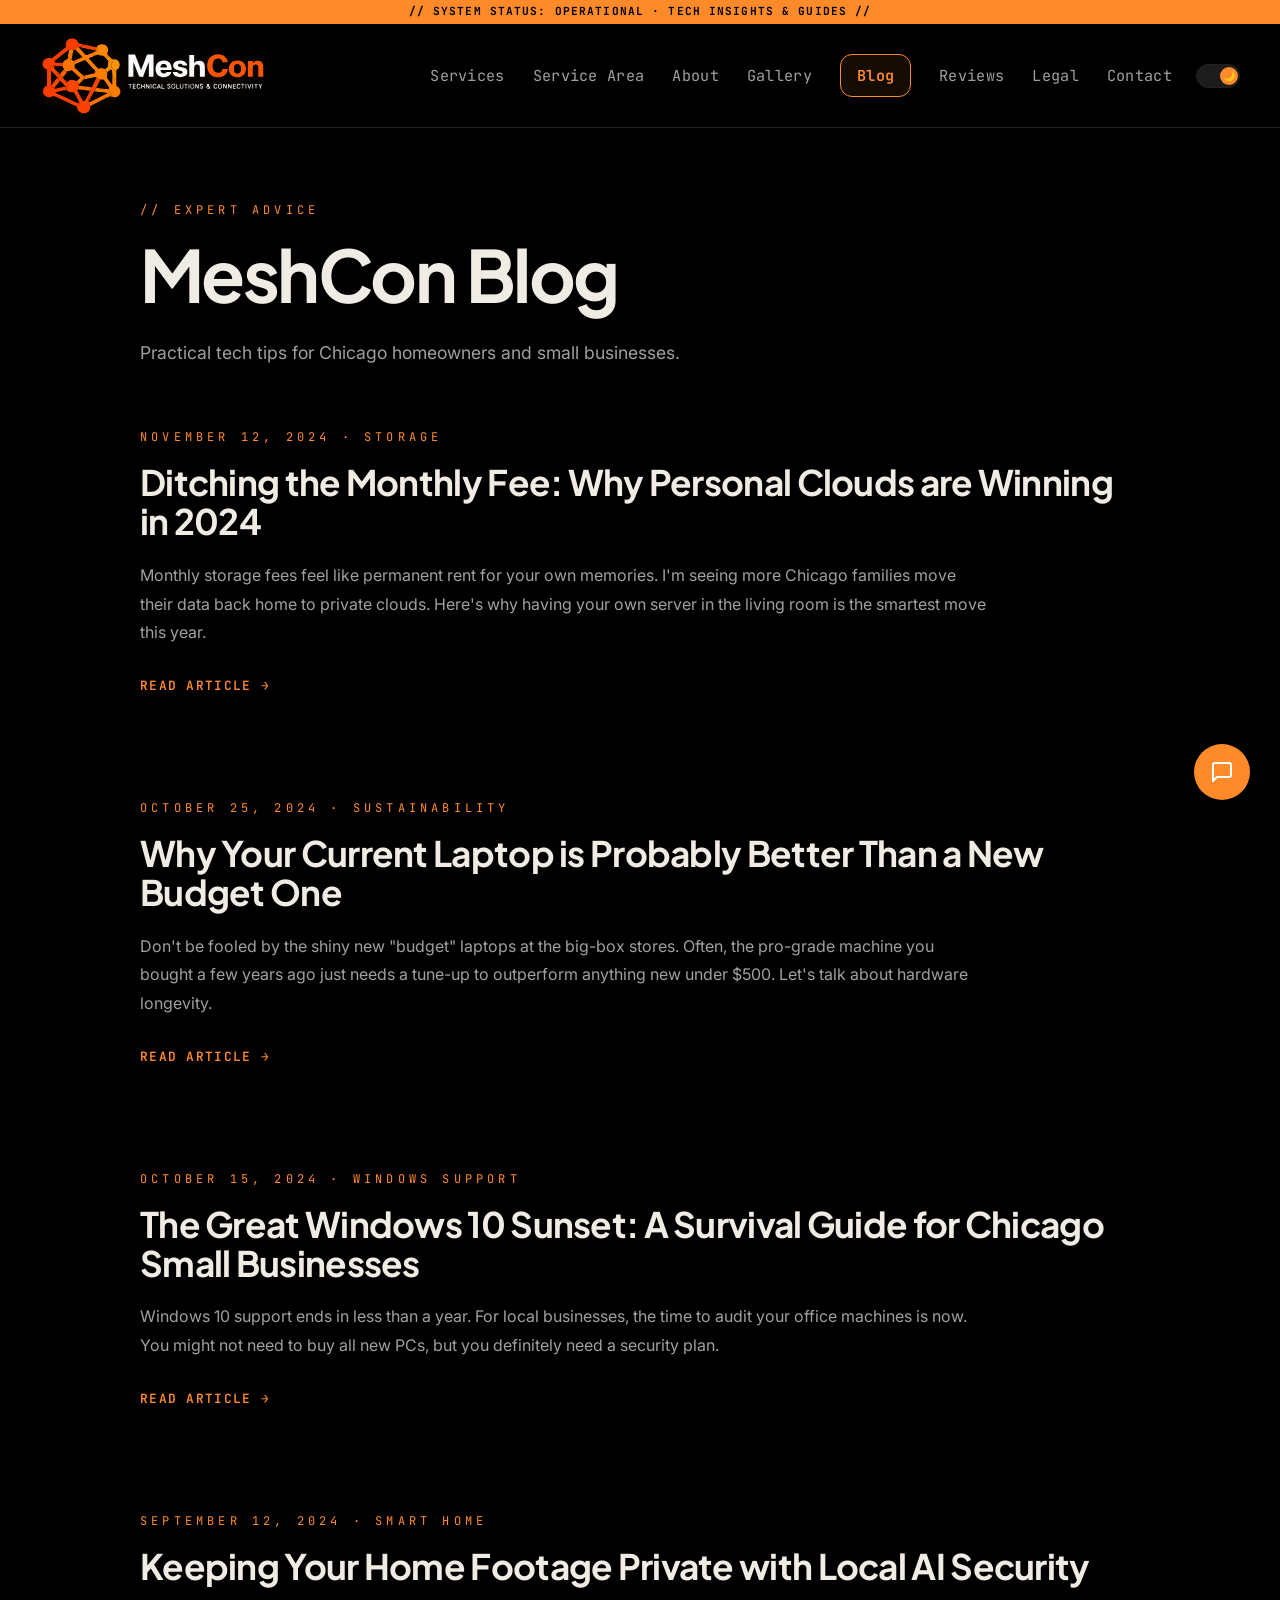
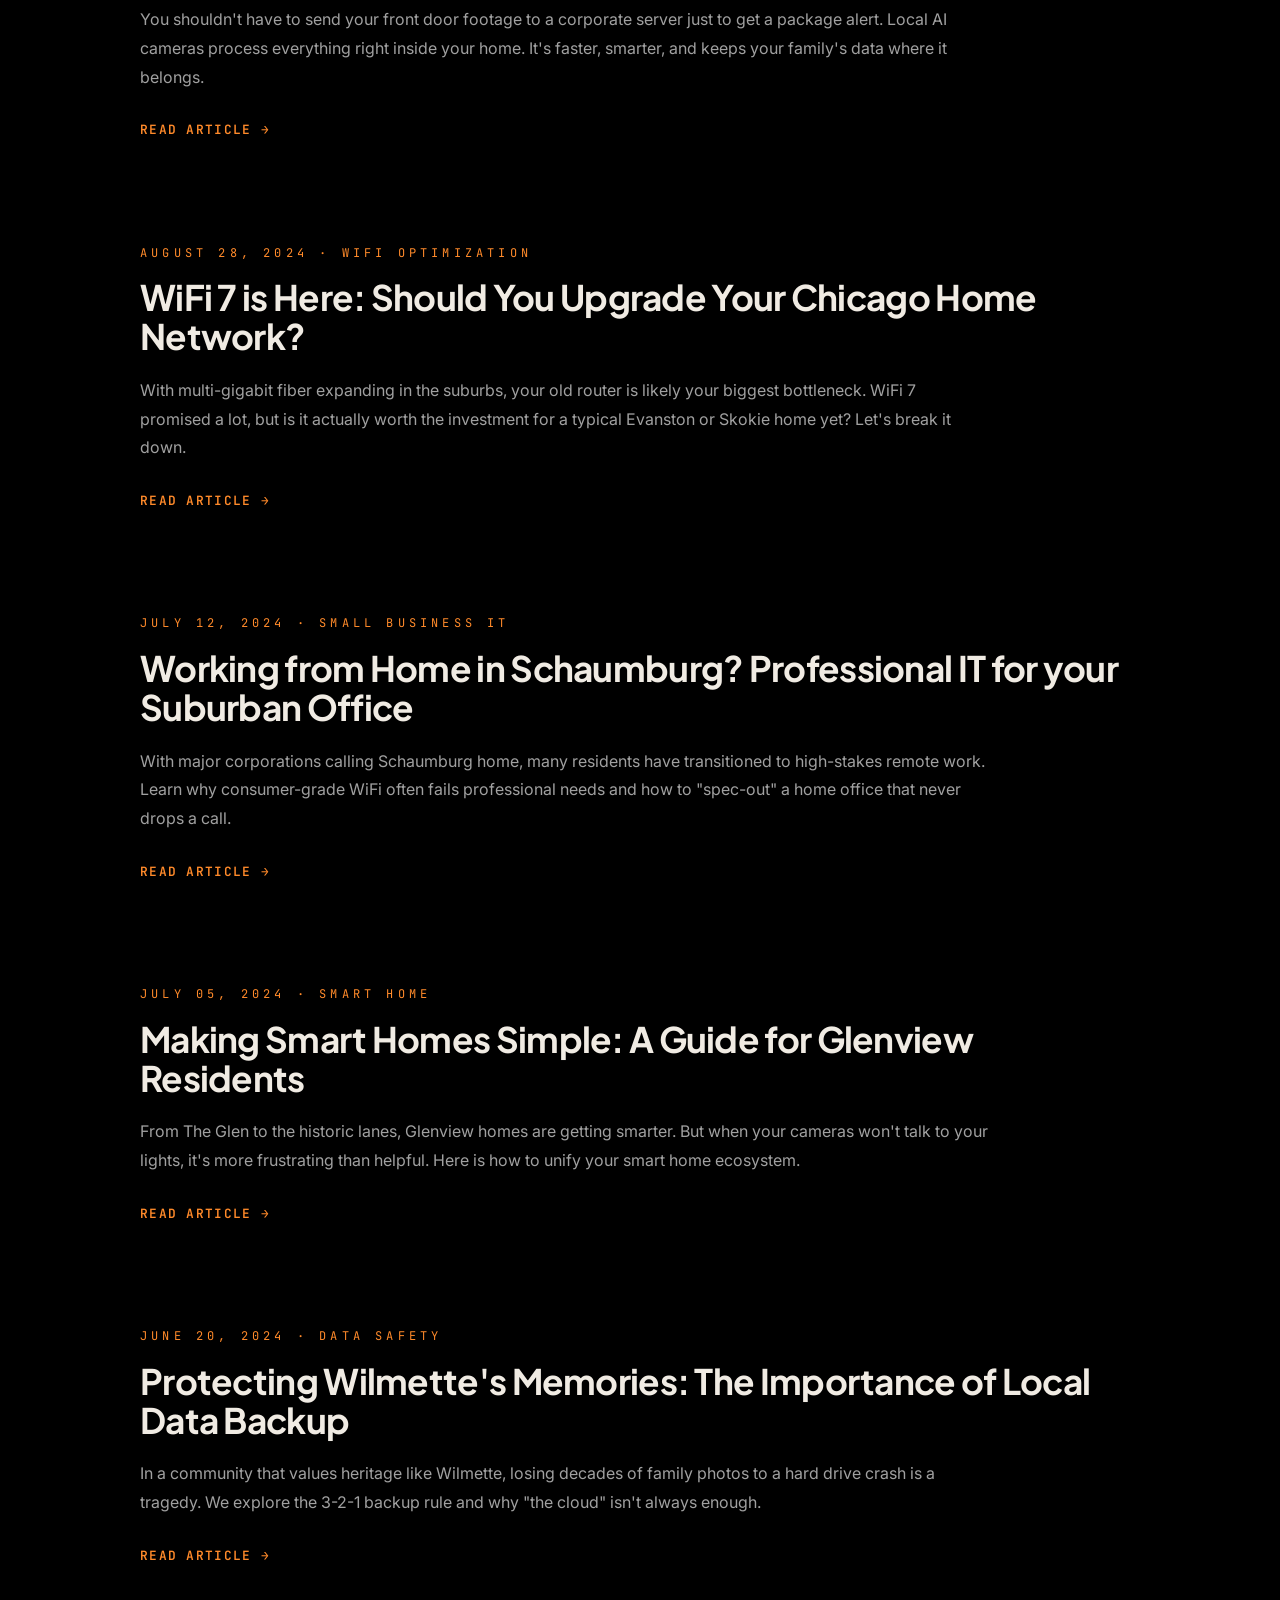
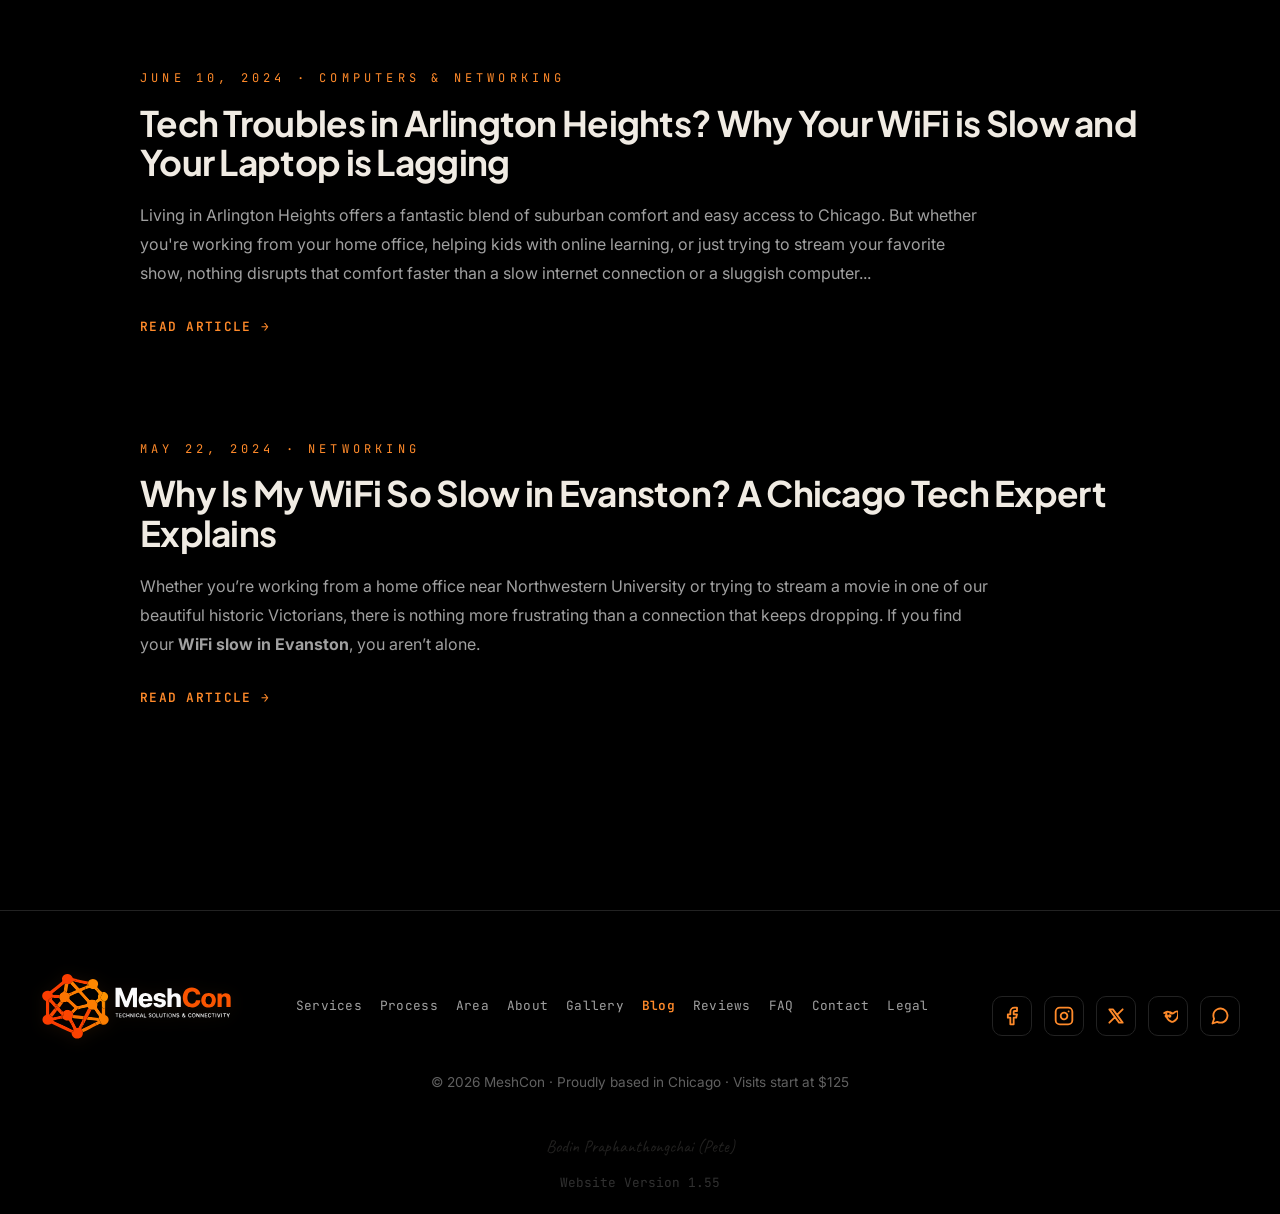
==== commit c320927f: "Add files via upload" ====
--- a/blog.html
+++ b/blog.html
@@ -5,7 +5,7 @@
 <meta name="viewport" content="width=device-width, initial-scale=1.0, viewport-fit=cover">
 <meta name="description" content="Technical insights and tech support guides from MeshCon. Serving Chicago and suburbs with expert on-site IT solutions.">
 <title>Blog · MeshCon Technical Solutions</title>
-<meta name="theme-color" content="#0e0e0e" id="metaThemeColor">
+<meta name="theme-color" content="#000000" id="metaThemeColor">
 <link rel="icon" href="MeshCon-Logo-dark.svg" type="image/svg+xml">
 <link rel="stylesheet" href="styles.css">
 <link href="https://fonts.googleapis.com/css2?family=Inter:wght@400;500;600&family=Plus+Jakarta+Sans:wght@500;600;700&family=JetBrains+Mono:wght@400;500&family=Caveat&display=swap" rel="stylesheet">
@@ -13,6 +13,9 @@
   (function() {
     const saved = localStorage.getItem('meshcon-theme') || 'dark';
     document.documentElement.setAttribute('data-theme', saved);
+    const meta = document.getElementById('metaThemeColor');
+    if (meta) meta.setAttribute('content', saved === 'dark' ? '#000000' : '#ffffff');
+    
     const syncLogos = () => {
       const logoPath = saved === 'dark' ? 'MeshCon-Logo-dark.svg' : 'MeshCon-Logo-light.svg';
       document.querySelectorAll('.logo-img').forEach(img => { if(img) img.src = logoPath; });
@@ -26,12 +29,12 @@
 <a href="#main-content" class="skip-link">Skip to main content</a>
 
 <div class="top-status-bar">
-  <span class="status-desktop">// TECH INSIGHTS & SUBURB GUIDES //</span>
-  <span class="status-mobile">// BLOG //</span>
+  <span class="status-desktop">// SYSTEM STATUS: OPERATIONAL · TECH INSIGHTS & GUIDES //</span>
+  <span class="status-mobile">// SYSTEM OPERATIONAL //</span>
 </div>
 
 <header>
-  <a href="index.html#home" class="logo" aria-label="MeshCon Home"><img src="MeshCon-Logo-dark.svg" alt="MeshCon" class="logo-img" width="226" height="82" loading="eager" decoding="async" fetchpriority="high"></a>
+  <a href="index.html#home" class="logo" aria-label="MeshCon Home"><img src="MeshCon-Logo-dark.svg" alt="MeshCon: Technical Solutions & Connectivity" class="logo-img" width="226" height="82" loading="eager" decoding="async" fetchpriority="high"></a>
   <div class="header-right">
     <nav>
       <a href="index.html#services">Services</a>
@@ -41,7 +44,7 @@
       <a href="blog.html" class="nav-blog">Blog</a>
       <a href="index.html#reviews">Reviews</a>
       <a href="index.html#legal">Legal</a>
-      <a href="index.html#contact">Contact</a>
+      <a href="#contact">Contact</a>
     </nav>
     <button class="theme-toggle" id="themeToggle" aria-label="Toggle theme">
       <div class="toggle-track"><div class="toggle-thumb" id="toggleThumb">
@@ -62,7 +65,7 @@
   <a href="index.html#reviews" onclick="closeMobile()">Reviews</a>
   <a href="index.html#faq" onclick="closeMobile()">FAQ</a>
   <a href="index.html#legal" onclick="closeMobile()">Legal</a>
-  <a href="index.html#contact" onclick="closeMobile()">Contact</a>
+  <a href="#contact" onclick="closeMobile()">Contact</a>
 </nav>
 
 <main id="main-content" class="sub-page">
@@ -154,6 +157,80 @@
     </div> <!-- blog-list -->
   </div> <!-- section-wrap -->
 </main>
+
+<!-- CONTACT MODAL -->
+<div id="contact" class="contact-modal">
+  <div class="modal-overlay" onclick="closeContactModal()"></div>
+  <div class="modal-container">
+    <button class="modal-close-btn" onclick="closeContactModal()" aria-label="Close">&times;</button>
+    <div class="section-wrap">
+      <div class="contact-layout">
+        <div class="contact-info" role="complementary" aria-labelledby="contact-heading">
+          <div class="section-label">// Book a Visit</div>
+          <h2 id="contact-heading">Let's Connect</h2>
+          <p>Tell me about your tech challenge. I'll get back to you personally, usually within a few hours. I keep communications via email or WhatsApp so you'll always have a clear record of our conversation.</p>
+          <div class="contact-detail"><span class="icon"><svg viewBox="0 0 24 24" aria-hidden="true" focusable="false"><path d="M20 10c0 6-8 12-8 12s-8-6-8-12a8 8 0 0 1 16 0Z"></path><circle cx="12" cy="10" r="3"></circle></svg></span><span>Chicago, IL · Serving city and suburbs</span></div>
+          <div class="contact-detail"><span class="icon"><svg viewBox="0 0 24 24" aria-hidden="true" focusable="false"><rect width="20" height="16" x="2" y="4" rx="2"></rect><path d="m22 7-8.97 5.7a1.94 1.94 0 0 1-2.06 0L2 7"></path></svg></span><span><a href="mailto:info@meshcon.tech">info@meshcon.tech</a></span></div>
+          <div class="contact-detail"><span class="icon"><svg viewBox="0 0 24 24" aria-hidden="true" focusable="false"><path d="M22 16.92v3a2 2 0 0 1-2.18 2 19.79 19.79 0 0 1-8.63-3.07 19.5 19.5 0 0 1-6-6 19.79 19.79 0 0 1-3.07-8.67A2 2 0 0 1 4.11 2h3a2 2 0 0 1 2 1.72 12.84 12.84 0 0 0 .7 2.81 2 2 0 0 1-.45 2.11L8.09 9.91a16 16 0 0 0 6 6l1.27-1.27a2 2 0 0 1 2.11-.45 12.84 12.84 0 0 0 2.81.7A2 2 0 0 1 22 16.92z"></path></svg></span><span><a href="tel:+12243689525">+1 224-368-9525</a></span></div>
+          <div class="contact-detail"><span class="icon"><svg viewBox="0 0 24 24" aria-hidden="true" focusable="false"><circle cx="12" cy="12" r="10"></circle><polyline points="12 6 12 12 16 14"></polyline></svg></span><span>Mon-Fri: 9 AM - 7 PM, Sat: 10 AM - 5 PM</span></div>
+          <div class="contact-detail emergency"><span class="icon"><svg viewBox="0 0 24 24" aria-hidden="true" focusable="false"><path d="M10.29 3.86L1.82 18a2 2 0 0 0 1.71 3h16.94a2 2 0 0 0 1.71-3L13.71 3.86a2 2 0 0 0-3.42 0z"></path><line x1="12" y1="9" x2="12" y2="13"></line><line x1="12" y1="17" x2="12.01" y2="17"></line></svg></span><span>24/7 Emergency Support Available</span></div>
+          <div class="contact-detail"><span class="icon"><svg viewBox="0 0 24 24" aria-hidden="true" focusable="false"><path d="M19 17h2c.6 0 1-.4 1-1v-3c0-.9-.7-1.7-1.5-1.9C18.7 10.6 16 10 16 10s-1.3-1.4-2.2-2.3c-.5-.4-1.1-.7-1.8-.7H5c-.6 0-1.1.4-1.4.9l-1.4 2.9A3.7 3.7 0 0 0 2 13.1V16c0 .6.4 1 1 1h2"></path><circle cx="7" cy="17" r="2"></circle><path d="M9 17h6"></path><circle cx="17" cy="17" r="2"></circle></svg></span><span>Professional on-site visits start at $125</span></div>
+          <div class="contact-detail"><span class="icon"><svg viewBox="0 0 24 24" aria-hidden="true" focusable="false"><polygon points="13 2 3 14 12 14 11 22 21 10 12 10 13 2"></polygon></svg></span><span>Same day service often available</span></div>
+
+          <div style="margin-top: 24px; padding: 16px; background: var(--surface2); border: 1px solid var(--border); border-radius: 16px; text-align: center; max-width: 280px;">
+            <div class="section-label" style="margin-bottom: 8px; font-size: 0.65rem;">// Scan to Chat</div>
+            <img src="whatsapp-qr.png" alt="Scan to chat with MeshCon on WhatsApp" style="width: 160px; height: auto; display: block; margin: 0 auto; border-radius: 8px; border: 4px solid #fff;">
+            <p style="font-size: 0.75rem; color: var(--muted); margin-top: 8px;">Scan with your phone camera to start a private chat.</p>
+          </div>
+
+          <div class="social-links contact-socials" aria-label="Connect with us on social media">
+            <a href="https://facebook.com/MeshCon" target="_blank" rel="noopener noreferrer" aria-label="Follow us on Facebook">
+              <svg viewBox="0 0 24 24" aria-hidden="true" focusable="false"><path d="M18 2h-3a5 5 0 0 0-5 5v3H7v4h3v8h4v-8h3l1-4h-4V7a1 1 0 0 1 1-1h3z"></path></svg>
+            </a>
+            <a href="https://instagram.com/MeshCon" target="_blank" rel="noopener noreferrer" aria-label="Follow us on Instagram">
+              <svg viewBox="0 0 24 24" aria-hidden="true" focusable="false"><rect x="2" y="2" width="20" height="20" rx="5" ry="5"></rect><path d="M16 11.37A4 4 0 1 1 12.63 8 4 4 0 0 1 16 11.37z"></path><line x1="17.5" y1="6.5" x2="17.51" y2="6.5"></line></svg>
+            </a>
+            <a href="https://x.com/MeshCon" target="_blank" rel="noopener noreferrer" aria-label="Follow us on X (formerly Twitter)">
+              <svg viewBox="0 0 24 24" aria-hidden="true" focusable="false"><path d="M4 4l11.733 16h4.267l-11.733 -16zM4 20l6.768 -6.768m2.46 -2.46l6.772 -6.772"></path></svg>
+            </a>
+            <a href="https://discord.gg/MeshCon" target="_blank" rel="noopener noreferrer" aria-label="Join our Discord community">
+              <svg viewBox="0 0 24 24" aria-hidden="true" focusable="false"><path d="M9 12a1 1 0 1 0 2 0 1 1 0 0 0-2 0m4 0a1 1 0 1 0 2 0 1 1 0 0 0-2 0"></path><path d="M7.5 8.5c1.4-1.1 3.2-1.5 4.5-1.5s3.1.4 4.5 1.5c.7.5 1.5.5 2.2 0l.5-.4c1-1 2.3-1.6 3.7-1.6h.1c.6 0 1.1.5 1.1 1.1v2.1c0 3.7-2 7.1-5.3 8.8l-.5.2c-.8.4-1.7.4-2.5 0l-.5-.2C12 17.1 10 13.7 10 10V7.9c0-.6.5-1.1 1.1-1.1h.1c1.4 0 2.7.6 3.7 1.6l.5.4c.7.5 1.5.5 2.2 0"></path></svg>
+            </a>
+            <a href="https://wa.link/5wvtlp" target="_blank" rel="noopener noreferrer" aria-label="Chat with us on WhatsApp">
+              <svg viewBox="0 0 24 24" aria-hidden="true" focusable="false"><path d="M21 11.5a8.38 8.38 0 0 1-.9 3.8 8.5 8.5 0 0 1-7.6 4.7 8.38 8.38 0 0 1-3.8-.9L3 21l1.9-5.7a8.38 8.38 0 0 1-.9-3.8 8.5 8.5 0 0 1 4.7-7.6 8.38 8.38 0 0 1 3.8-.9h.5a8.48 8.48 0 0 1 8 8v.5z"></path></svg>
+            </a>
+          </div>
+        </div>
+        <div>
+          <form class="contact-form" action="https://formspree.io/f/xeedzoqy" method="POST" id="mainContactForm" novalidate>
+            <div id="form-success" class="form-status success" aria-hidden="true" style="display: none;">
+              <svg viewBox="0 0 24 24" class="status-icon"><circle cx="12" cy="12" r="10"></circle><path d="m9 12 2 2 4-4"></path></svg>
+              <div>
+                <strong>Message Sent!</strong>
+                <p>Thanks for reaching out, we will be in touch shortly.</p>
+              </div>
+            </div>
+            <label for="contact-name" class="sr-only">Your Name</label>
+            <input type="text" id="contact-name" name="name" placeholder="Your Name" required autocomplete="name" aria-required="true" aria-label="Your Name">
+            
+            <label for="contact-email" class="sr-only">Your Email Address</label>
+            <input type="email" id="contact-email" name="email" placeholder="Email Address" required autocomplete="email" aria-required="true">
+            
+            <label for="contact-subject" class="sr-only">Subject</label>
+            <input type="text" id="contact-subject" name="interest" placeholder="Subject (e.g. Laptop Repair, Camera Install)">
+
+            <input type="hidden" name="_subject" value="New Lead from MeshCon.tech">
+            
+            <textarea id="contact-message" name="message" placeholder="Tell us about your tech issue or what you need help setting up..." required aria-label="Describe your tech issue" maxlength="1500"></textarea>
+            <div id="char-counter" class="char-counter">0 / 1500</div>
+            <button type="submit" class="btn-primary" style="width: 100%; cursor: pointer;">Send Message</button>
+            <p style="font-size: 0.75rem; color: var(--muted); margin-top: 12px; text-align: center;">By sending a message, you agree to our <a href="index.html#legal" style="color: var(--accent); text-decoration: underline;">Privacy Policy & Terms</a>.</p>
+          </form>
+        </div>
+      </div>
+    </div>
+  </div>
+</div>
 
 <footer>
   <a href="index.html#home" class="logo footer-logo" aria-label="MeshCon Home"><img src="MeshCon-Logo-dark.svg" alt="MeshCon: Technical Solutions & Connectivity" class="logo-img" width="193" height="70" loading="lazy" decoding="async"></a>
@@ -166,7 +243,7 @@
     <a href="blog.html" class="nav-blog">Blog</a>
     <a href="index.html#reviews">Reviews</a>
     <a href="index.html#faq">FAQ</a>
-    <a href="index.html#contact">Contact</a>
+    <a href="#contact">Contact</a>
     <a href="index.html#legal">Legal</a>
   </div>
   <div class="social-links footer-socials" aria-label="Connect with MeshCon">
@@ -213,7 +290,7 @@
         <svg viewBox="0 0 24 24" aria-hidden="true" focusable="false"><rect width="20" height="16" x="2" y="4" rx="2"></rect><path d="m22 7-8.97 5.7a1.94 1.94 0 0 1-2.06 0L2 7"></path></svg>
         <span>Send an Email</span>
       </a>
-      <a href="index.html#contact" class="chat-option">
+      <a href="#contact" class="chat-option" onclick="openContactModal(event)">
         <svg viewBox="0 0 24 24" aria-hidden="true" focusable="false"><path d="M14.5 4h-5L7 7H4a2 2 0 0 0-2 2v9a2 2 0 0 0 2 2h16a2 2 0 0 0 2-2V9a2 2 0 0 0-2-2h-3l-2.5-3z"></path><circle cx="12" cy="13" r="3"></circle></svg>
         <span>Book a Visit</span>
       </a>
@@ -231,4 +308,4 @@
 
 <script src="app.js" defer></script>
 </body>
-</html>
+</html>
--- a/styles.css
+++ b/styles.css
@@ -3,6 +3,7 @@
   /* Design Tokens */
   --radius-lg: 16px;
   --radius-sm: 8px;
+  --side-pad: 40px;
 
   --bg: #000000;
   --bg2: #050505;
@@ -17,6 +18,7 @@
   --accent-dim: rgba(255,138,42,0.08);
   --grid-color: rgba(255,138,42,0.04);
   --img-overlay: rgba(14,14,14,0.45);
+  --header-shadow: rgba(0, 0, 0, 0.7);
   --toggle-bg: #1c1c1c;
   --header-bg: rgba(0, 0, 0, 0.95);
 }
@@ -24,28 +26,30 @@
 [data-theme="light"] {
   --radius-lg: 16px;
   --radius-sm: 8px;
-
-  --bg: #fcfaf8;
-  --bg2: #f4f1ed;
+  --side-pad: 40px;
+
+  --bg: #ffffff;
+  --bg2: #fafafa;
   --surface: #ffffff;
-  --surface2: #f9f7f5;
-  --border: #e8e4df;
-  --text: #1a1612;
+  --surface2: #f4f4f4;
+  --border: #d2d2d2;
+  --text: #0a0a0a;
   --text-strong: #000000;
-  --muted: #4a443b;
-  --accent: #bf5a00;
-  --accent2: #d66500;
-  --accent-dim: rgba(201,94,0,0.07);
-  --grid-color: rgba(201,94,0,0.06);
-  --img-overlay: rgba(244,241,237,0.3);
-  --toggle-bg: #d8d2c8;
-  --header-bg: rgba(252, 250, 248, 0.98);
+  --muted: #444444;
+  --accent: #e65100;
+  --accent2: #ff6d00;
+  --accent-dim: rgba(230, 81, 0, 0.05);
+  --grid-color: rgba(0,0,0,0.03);
+  --img-overlay: rgba(0,0,0,0.05);
+  --header-shadow: rgba(0, 0, 0, 0.08);
+  --toggle-bg: #e2e2e2;
+  --header-bg: #ffffff;
 }
 
 /* ── BASE & RESET ── */
 *, *::before, *::after { box-sizing: border-box; margin: 0; padding: 0; }
 html { scroll-behavior: smooth; }
-[id] { scroll-margin-top: 140px; } /* Increased for better breathing room */
+[id] { scroll-margin-top: 124px; } /* Increased for better breathing room */
 
 body {
   background: var(--bg);
@@ -55,6 +59,8 @@
   line-height: 1.7;
   overflow-x: hidden;
   text-rendering: optimizeLegibility;
+  -webkit-font-smoothing: antialiased;
+  -moz-osx-font-smoothing: grayscale;
   -webkit-tap-highlight-color: transparent;
   padding-left: env(safe-area-inset-left);
   padding-right: env(safe-area-inset-right);
@@ -115,6 +121,10 @@
   transition: background 0.4s ease, color 0.4s ease; pointer-events: none;
 }
 
+[data-theme="light"] .top-status-bar {
+  color: #000; /* Dark text for the vibrant orange status bar in light mode */
+}
+
 .status-mobile { display: none; }
 @media (max-width: 600px) {
   .status-desktop { display: none; }
@@ -130,16 +140,16 @@
   border-bottom: 1px solid var(--border);
   will-change: transform;
   display: flex; align-items: center; justify-content: space-between;
-  padding: 0 40px;
-  padding-left: calc(40px + env(safe-area-inset-left));
-  padding-right: calc(40px + env(safe-area-inset-right));
+  padding: 0 var(--side-pad);
+  padding-left: calc(var(--side-pad) + env(safe-area-inset-left));
+  padding-right: calc(var(--side-pad) + env(safe-area-inset-right));
   height: 104px;
   transition: height 0.4s cubic-bezier(0.4, 0, 0.2, 1), background 0.4s ease, box-shadow 0.3s ease;
 }
 
 header.scrolled {
   height: 100px; /* Improved breathing room for 84px logo */
-  box-shadow: 0 8px 20px -8px rgba(0,0,0,0.3);
+  box-shadow: 0 8px 20px -8px var(--header-shadow);
 }
 
 .logo {
@@ -223,7 +233,8 @@
 
 .mobile-nav {
   display: flex; position: fixed; top: 128px; left: 0; right: 0;
-  background: var(--bg); border-bottom: 1px solid var(--border);
+  background: var(--header-bg); border-bottom: 1px solid var(--border);
+  -webkit-backdrop-filter: blur(20px); backdrop-filter: blur(20px);
   z-index: 199; padding: 20px 40px; flex-direction: column;
   transition: background 0.4s ease, opacity 0.3s ease, transform 0.3s ease, visibility 0.3s;
   opacity: 0; visibility: hidden; transform: translateY(-10px);
@@ -233,7 +244,7 @@
 .mobile-nav a:last-child { border-bottom: none; }
 
 header.scrolled ~ .mobile-nav {
-  top: 124px; /* Adjusted to match new scrolled height + 24px top offset */
+  top: 102px; /* Adjusted to match new scrolled height + 24px top offset */
 }
 
 .mobile-nav.open { opacity: 1; visibility: visible; transform: translateY(0); pointer-events: auto; }
@@ -424,12 +435,10 @@
 
 .btn-primary { 
   background: linear-gradient(135deg, var(--accent), var(--accent2)); 
-  color: #fff; 
+  color: #000; 
   border: none;
   box-shadow: 0 10px 20px -10px var(--accent);
 }
-
-[data-theme="dark"] .btn-primary { color: #000; }
 
 /* Shimmer Animation */
 .btn-primary::after, .btn-ghost::after {
@@ -713,7 +722,13 @@
 .chat-option svg { width: 16px; height: 16px; stroke: var(--accent); fill: none; }
 
 /* ── FOOTER (Desktop default) ── */
-footer { padding: 60px 50px; background: var(--bg2); border-top: 1px solid var(--border); display: flex; justify-content: space-between; align-items: center; flex-wrap: wrap; gap: 30px; }
+footer { 
+  padding: 60px var(--side-pad); background: var(--header-bg); border-top: 1px solid var(--border); 
+  display: flex; justify-content: space-between; align-items: center; flex-wrap: wrap; gap: 30px; 
+}
+
+.footer-logo .logo-img { height: 70px; } /* Refined size for footer balance */
+
 .footer-links { display: flex; flex-wrap: wrap; justify-content: center; gap: 18px; }
 .footer-links a { 
   color: var(--muted); 
@@ -731,6 +746,8 @@
 .version { font-family: 'JetBrains Mono', monospace; font-size: 0.8rem; color: var(--muted); opacity: 0.3; text-align: center; padding-bottom: 20px; }
 
 footer { padding-bottom: calc(28px + env(safe-area-inset-bottom)); }
+footer { padding-left: calc(var(--side-pad) + env(safe-area-inset-left)); }
+footer { padding-right: calc(var(--side-pad) + env(safe-area-inset-right)); }
 
 /* ── ANIMATIONS ── */
 @keyframes float-glow {
@@ -746,12 +763,13 @@
 
 /* ── RESPONSIVE OVERRIDES ── */
 @media (max-width: 960px) {
-  [id] { scroll-margin-top: 96px; }
+  [data-theme] { --side-pad: 20px; }
+  [id] { scroll-margin-top: 124px; }
   .services-grid { grid-template-columns: 1fr; }
   nav { display: none; }
   .hamburger { display: flex; }
   .logo-img { height: 64px; } /* Refined for mobile balance */
-  header { top: 24px; height: 88px; padding: 0 20px; }
+  header { top: 24px; height: 88px; padding: 0 var(--side-pad); }
   header.scrolled { height: 86px; } /* Improved breathing room for 70px logo */
   .hero { min-height: auto; padding-top: 130px; padding-bottom: 60px; }
   main.sub-page { padding-top: 130px; padding-bottom: 60px; }
@@ -762,10 +780,6 @@
   .area-map { min-height: 300px; aspect-ratio: 16/9; }
   footer { flex-direction: column; text-align: center; align-items: center; padding: 40px 20px; }
   .footer-logo, .footer-socials { justify-content: center; width: 100%; }
-  header { 
-    padding-left: calc(20px + env(safe-area-inset-left));
-    padding-right: calc(20px + env(safe-area-inset-right));
-  }
   .hero-sub { font-size: 0.95rem; }
   .cta-row { width: 100%; max-width: 340px; margin-left: auto; margin-right: auto; }
   .cta-primary, .cta-secondary { width: 100%; }
